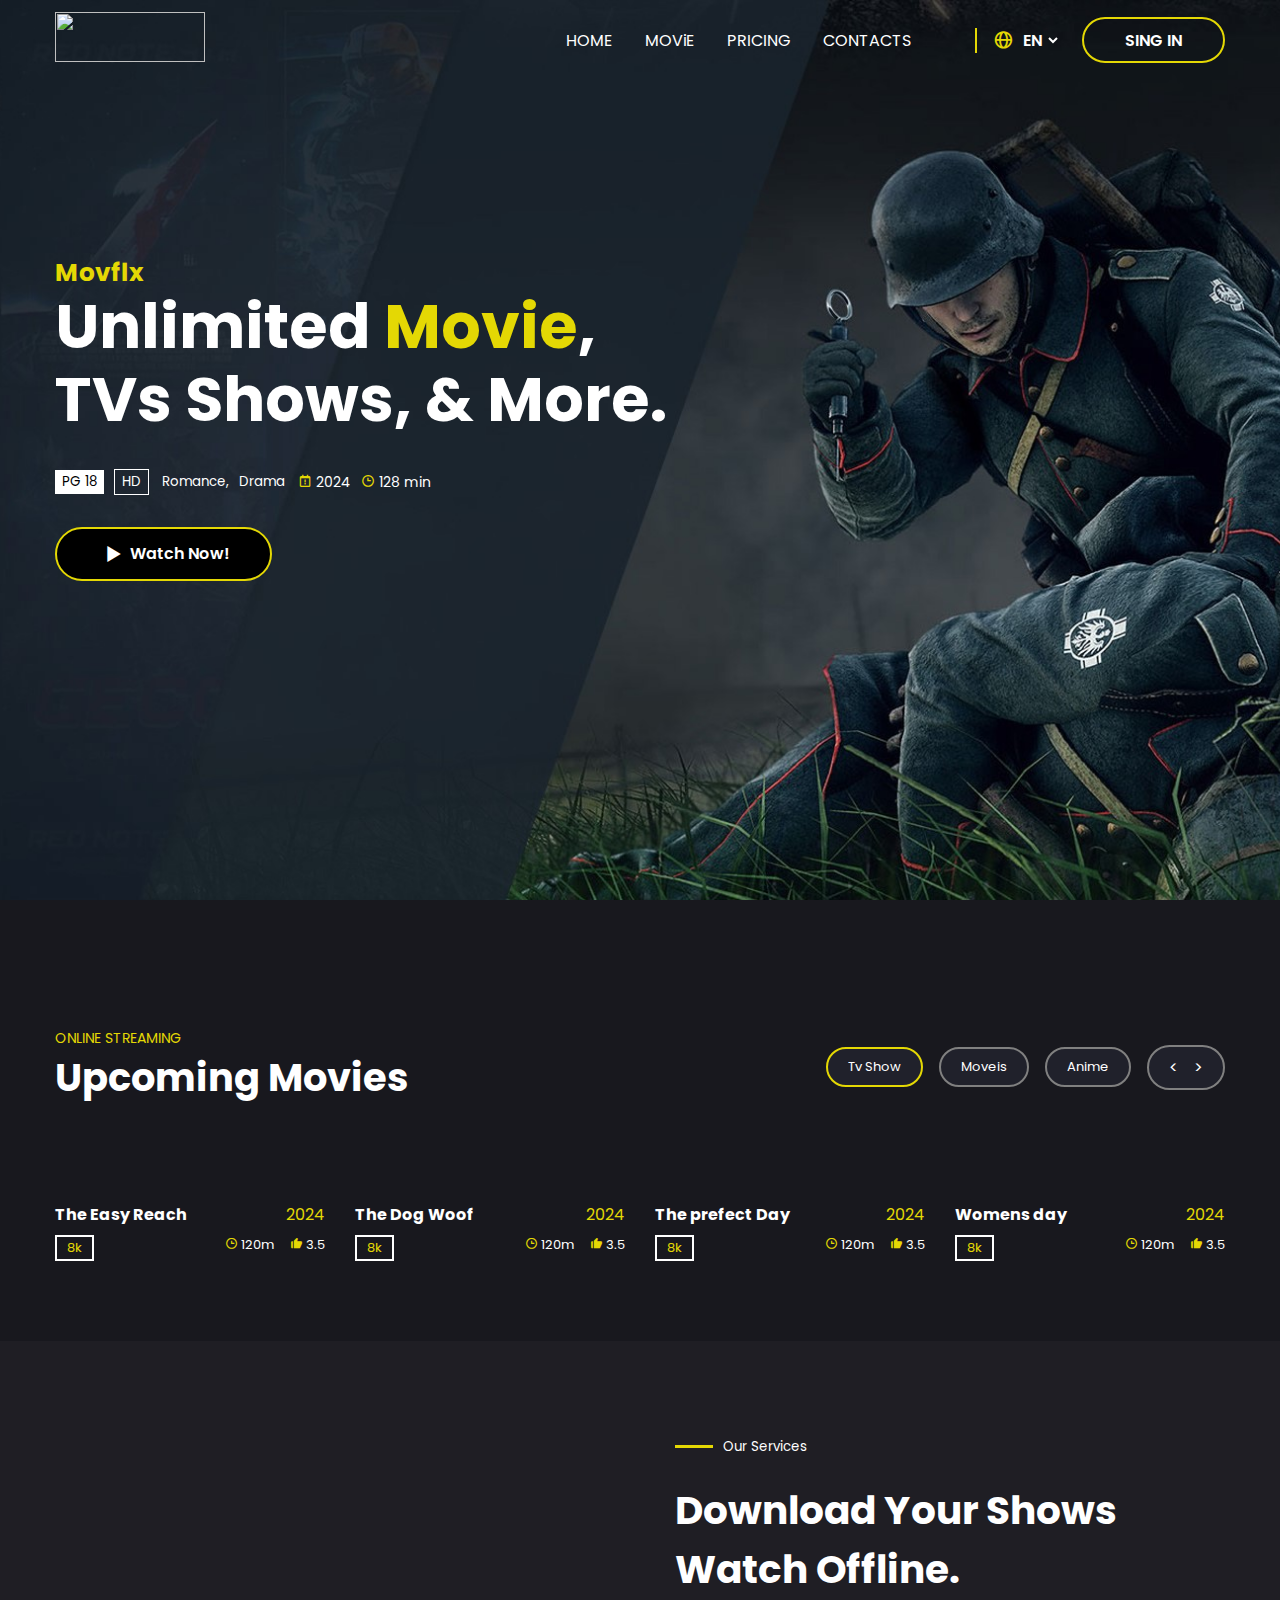
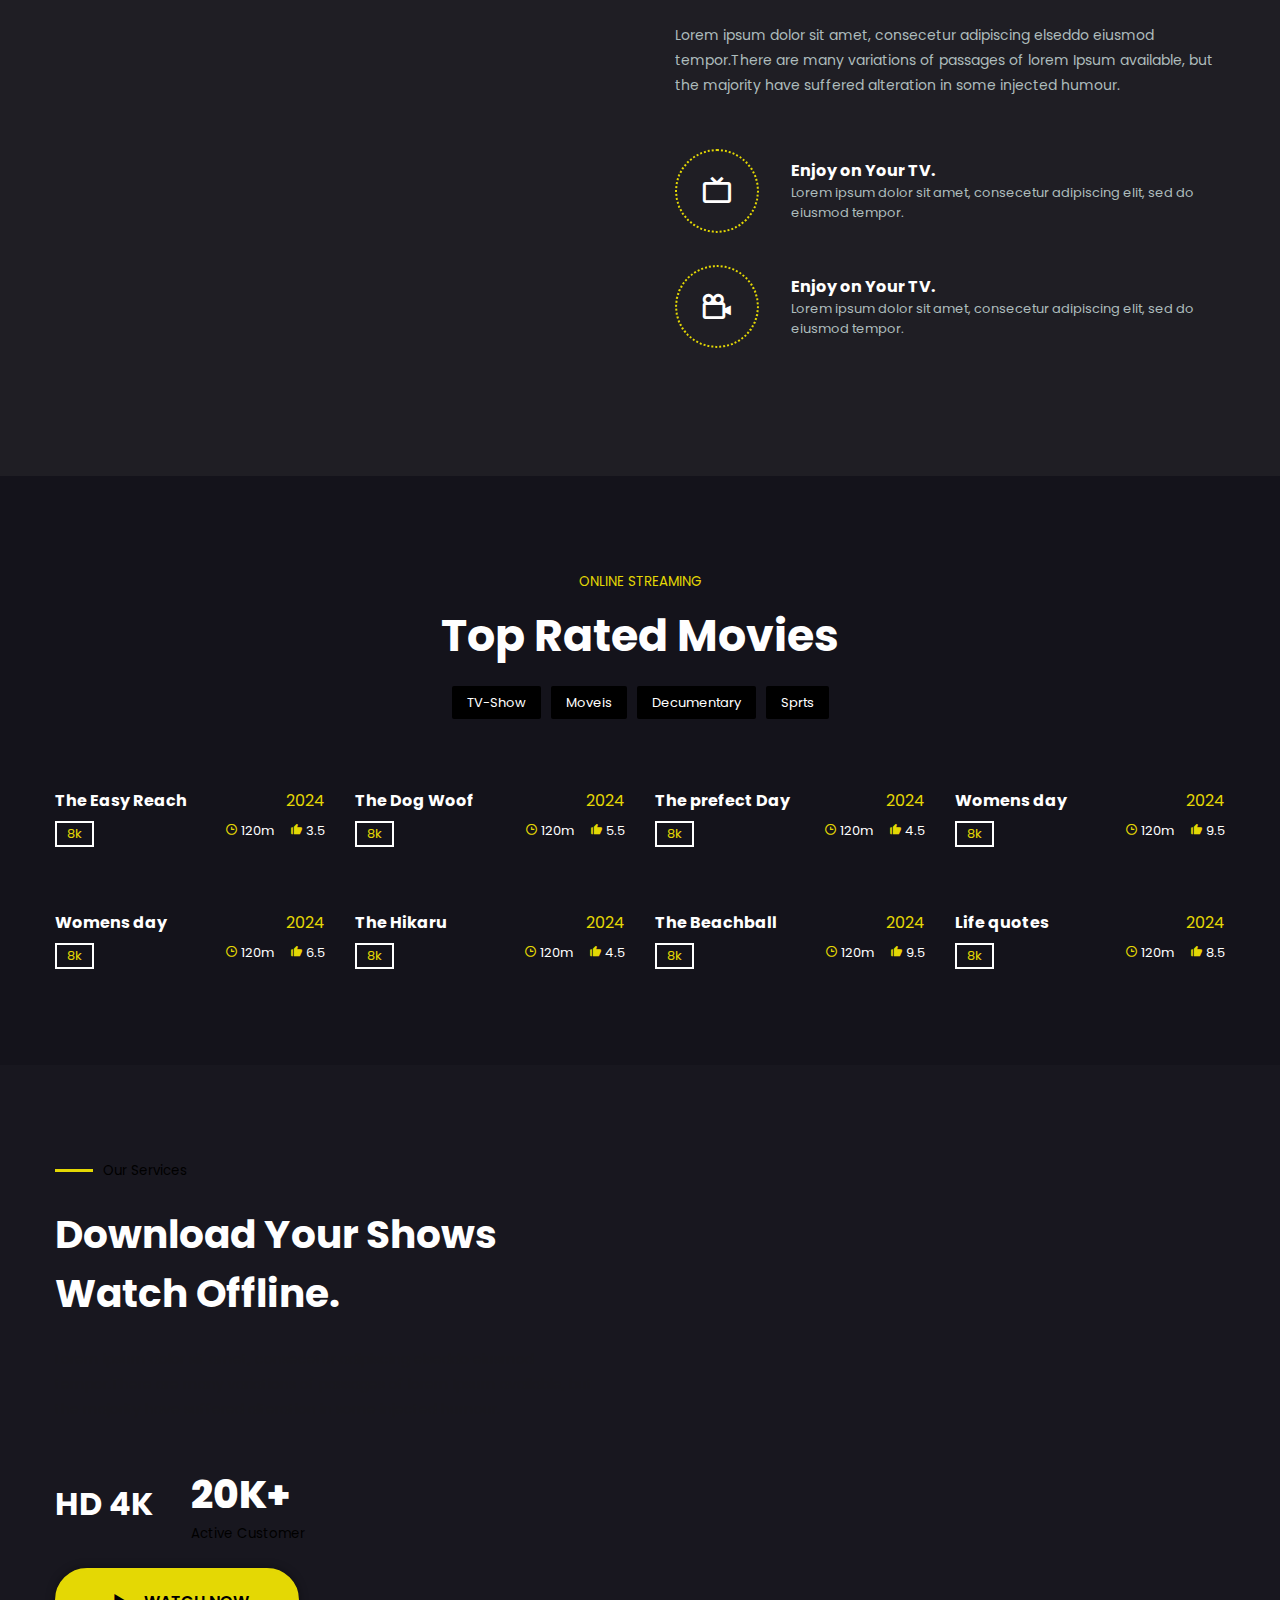
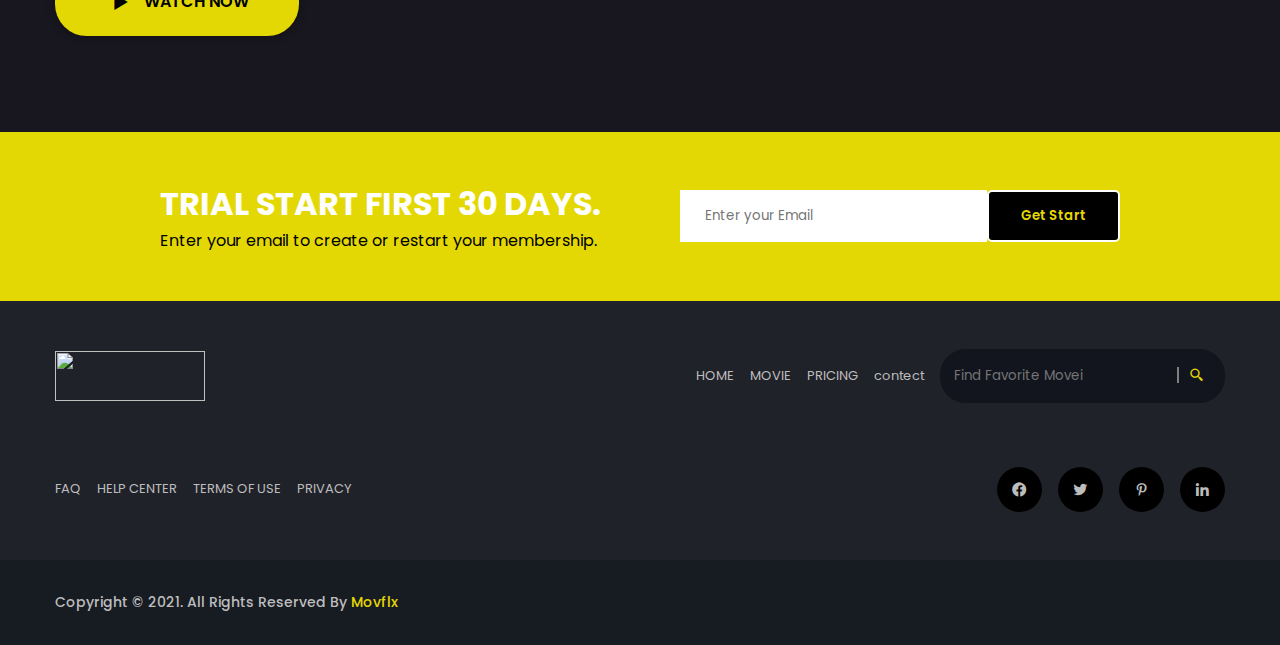
==== index.html @ 4cd787a5 "added header and footer in movie section" ====
<!DOCTYPE html>
<html lang="en">
<head>
    <meta charset="UTF-8">
    <meta name="viewport" content="width=device-width, initial-scale=1.0">
 
    <title>movflix-online</title>
    <link rel="stylesheet" href="/style.css">
    <link href='https://unpkg.com/boxicons@2.1.4/css/boxicons.min.css' rel='stylesheet'>
</head>
<body>
    <div class="hero">
        <!-- header -->
         <div class="header">
    <header class="container">
        <div class="logo">
            <img src="https://themebeyond.com/html/movflx/img/logo/logo.png" alt="">
        </div>
           <!-- desckotop-menu -->
       <div class="desckotop-menu">
          <ul>
            <li><a href="#">HOME</a></li>
            <li><a href="movie.html">MOViE</a></li>
            <li><a href="pricing.html">PRICING</a></li>
            <li><a href="/contact.html">CONTACTS</a></li>
          </ul> 

          <div>
            <div class="select">
            <i class='bx bx-globe'></i>
            <select >
               
                <option value="1">EN</option>
                <option value="2">AU</option>
                <option value="3">AR</option>
            </select>
        </div>
          <BUtton class="menu-btn btn">SING IN </BUtton>      
        </div>
       </div>


       <!-- humbarger -->
        <div class="humbarger">
            <i class='bx bx-menu' data-visible="true"></i>
            <i class='bx bx-x' data-visible="true"></i>
        
        </div>
     
    </header>
</div>
      <!-- mobile-menu -->

      <div class=" mobile-menu " data-visible="false">
        <ul>
          <li><a href="#">HOME</a></li>
          <li><a href="#">MOVE</a></li>
          <li><a href="#">PRICING</a></li>
          <li><a href="/contact.html">CONTACTS</a></li>
        </ul> 

        <div>
          <div class="select">
          <i class='bx bx-globe'></i>
          <select >
             
              <option value="1">EN</option>
              <option value="2">AU</option>
              <option value="3">AR</option>
          </select>
      </div>
        <BUtton class="menu-btn btn">SING IN </BUtton>      
      </div>
     </div>

     <!-- bunner -->
      <div class="bunner container">
        <h3>Movflx</h3>
        <h1>Unlimited <span>Movie</span>,<br> TVs Shows, & More.</h1>
        <div class="bunner-content">
            <small class="pg">PG 18</small> <small class="hd">HD</small> <small class="Romance"><a href="#">Romance,</a> <a href="#">Drama</a></small>
           
            <small class="time-date"><i class='bx bx-calendar-exclamation'></i>   2024</small>
            <small class="time-date"><i class='bx bx-time'></i>    128 min</small> 
        </div>
        <div class="btn"><i class='bx bx-play'></i>Watch Now!</div>
      </div>

</div>

<!-- upcoming -->
 <div class="upcoming ">
  <div class="container">
    <div class="top">
      <div class="wright">
        <span>ONLINE STREAMING</span>
        <h2>Upcoming Movies</h2>
      </div>
      <div class="left">
        <a href="#" class="now">Tv Show</a>
        <a href="#">Moveis</a>
        <a href="#">Anime</a>
        <div>
          <span><</span>
          <span>></span>
        </div>
      </div>
    </div>

    <div class="coloums">
     <div class="coloum">
      <img src="https://themebeyond.com/html/movflx/img/poster/movie_details_img.jpg" alt="">
      <div class="content">
        <div class="top1">
          <h3>The Easy Reach</h3>
          <span>2024</span>
        </div>
        <div class="bottom">
          <span class="span1">8k</span>
          <div>
          <span class="span2">  <i class='bx bx-time'></i>  120m</span>
          <span class="span2">  <i class='bx bxs-like'></i>  3.5</span>
        </div>
          
        </div>
      </div>
     </div>

     <div class="coloum">
      <img src="https://themebeyond.com/html/movflx/img/poster/ucm_poster03.jpg" alt="">
      <div class="content">
        <div class="top1">
          <h3>The Dog Woof</h3>
          <span>2024</span>
        </div>
        <div class="bottom">
          <span class="span1">8k</span>
          <div>
          <span class="span2">  <i class='bx bx-time'></i>  120m</span>
          <span class="span2">  <i class='bx bxs-like'></i>  3.5</span>
        </div>
          
        </div>
      </div>
     </div>

     <div class="coloum">
      <img src="https://themebeyond.com/html/movflx/img/poster/ucm_poster02.jpg" alt="">
      <div class="content">
        <div class="top1">
          <h3>The prefect Day </h3>
          <span>2024</span>
        </div>
        <div class="bottom">
          <span class="span1">8k</span>
          <div>
          <span class="span2">  <i class='bx bx-time'></i>  120m</span>
          <span class="span2">  <i class='bx bxs-like'></i>  3.5</span>
        </div>
          
        </div>
      </div>
     </div>

     <div class="coloum">
      <img src="https://themebeyond.com/html/movflx/img/poster/ucm_poster01.jpg" alt="">
      <div class="content">
        <div class="top1">
          <h3>Womens day</h3>
          <span>2024</span>
        </div>
        <div class="bottom">
          <span class="span1">8k</span>
          <div>
          <span class="span2">  <i class='bx bx-time'></i>  120m</span>
          <span class="span2">  <i class='bx bxs-like'></i>  3.5</span>
        </div>
          
        </div>
      </div>
     </div>
     
    </div>
 </div>
</div>



<!-- resolution -->
 <div class="resolution ">
  <div class="container">

  <div class="left">
<img src="https://themebeyond.com/html/movflx/img/images/services_img.jpg" alt="">
  </div>

  <div class="right">
  
  <div class="top3">
    <span>  <div></div> <small>Our  Services</small></span>
   <h2>Download Your Shows <br>Watch Offline.</h2>
   <p>Lorem ipsum dolor sit amet, consecetur adipiscing elseddo eiusmod tempor.There are many variations of passages of
     lorem Ipsum available, but the majority have suffered alteration in some injected humour.</p>
  </div>

  <div class="bottom2">
   <div class="div">
    <i class='bx bx-tv'></i>
    <div>
      <h3>Enjoy on Your TV.</h3>
      <p>Lorem ipsum dolor sit amet, consecetur adipiscing elit, sed do eiusmod tempor.</p>
    </div>

   </div>
   <div class="div">
    <i class='bx bx-camera-movie'></i>
    <div>
      <h3>Enjoy on Your TV.</h3>
      <p>Lorem ipsum dolor sit amet, consecetur adipiscing elit, sed do eiusmod tempor.</p>
      
    </div>
   </div>

  </div>
  </div>
 </div>
</div>

<!-- top rated -->
 <div class="top-rated ">
  <div class="container">
  <div class="top">
    <small>ONLINE STREAMING</small>
    <h2>Top Rated Movies</h2>
    <div>
      <a href="#">TV-Show</a>
      <a href="#">Moveis</a>
      <a href="#">Decumentary</a>
      <a href="#">Sprts</a>

    </div>
  </div>

  <div class="coloums">
    <div class="coloum">
     <img src="https://themebeyond.com/html/movflx/img/poster/movie_details_img.jpg" alt="">
     <div class="content">
       <div class="top1">
         <h3>The Easy Reach</h3>
         <span>2024</span>
       </div>
       <div class="bottom">
         <span class="span1">8k</span>
         <div>
         <span class="span2">  <i class='bx bx-time'></i>  120m</span>
         <span class="span2">  <i class='bx bxs-like'></i>  3.5</span>
       </div>
         
       </div>
     </div>
    </div>

    <div class="coloum">
     <img src="https://themebeyond.com/html/movflx/img/poster/ucm_poster03.jpg" alt="">
     <div class="content">
       <div class="top1">
         <h3>The Dog Woof</h3>
         <span>2024</span>
       </div>
       <div class="bottom">
         <span class="span1">8k</span>
         <div>
         <span class="span2">  <i class='bx bx-time'></i>  120m</span>
         <span class="span2">  <i class='bx bxs-like'></i>  5.5</span>
       </div>
         
       </div>
     </div>
    </div>

    <div class="coloum">
     <img src="https://themebeyond.com/html/movflx/img/poster/ucm_poster02.jpg" alt="">
     <div class="content">
       <div class="top1">
         <h3>The prefect Day </h3>
         <span>2024</span>
       </div>
       <div class="bottom">
         <span class="span1">8k</span>
         <div>
         <span class="span2">  <i class='bx bx-time'></i>  120m</span>
         <span class="span2">  <i class='bx bxs-like'></i>  4.5</span>
       </div>
         
       </div>
     </div>
    </div>

    <div class="coloum">
     <img src="https://themebeyond.com/html/movflx/img/poster/ucm_poster01.jpg" alt="">
     <div class="content">
       <div class="top1">
         <h3>Womens day</h3>
         <span>2024</span>
       </div>
       <div class="bottom">
         <span class="span1">8k</span>
         <div>
         <span class="span2">  <i class='bx bx-time'></i>  120m</span>
         <span class="span2">  <i class='bx bxs-like'></i>  9.5</span>
       </div>
         
       </div>
     </div>
    </div>
    
    <div class="coloum">
      <img src="https://themebeyond.com/html/movflx/img/poster/ucm_poster09.jpg" alt="">
      <div class="content">
        <div class="top1">
          <h3>Womens day</h3>
          <span>2024</span>
        </div>
        <div class="bottom">
          <span class="span1">8k</span>
          <div>
          <span class="span2">  <i class='bx bx-time'></i>  120m</span>
          <span class="span2">  <i class='bx bxs-like'></i>  6.5</span>
        </div>
          
        </div>
      </div>
     </div>

     <div class="coloum">
      <img src="https://themebeyond.com/html/movflx/img/poster/ucm_poster06.jpg" alt="">
      <div class="content">
        <div class="top1">
          <h3>The Hikaru</h3>
          <span>2024</span>
        </div>
        <div class="bottom">
          <span class="span1">8k</span>
          <div>
          <span class="span2">  <i class='bx bx-time'></i>  120m</span>
          <span class="span2">  <i class='bx bxs-like'></i>  4.5</span>
        </div>
          
        </div>
      </div>
     </div>

     <div class="coloum">
      <img src="https://themebeyond.com/html/movflx/img/poster/ucm_poster08.jpg" alt="">
      <div class="content">
        <div class="top1">
          <h3>The Beachball</h3>
          <span>2024</span>
        </div>
        <div class="bottom">
          <span class="span1">8k</span>
          <div>
          <span class="span2">  <i class='bx bx-time'></i>  120m</span>
          <span class="span2">  <i class='bx bxs-like'></i>  9.5</span>
        </div>
          
        </div>
      </div>
     </div>

     <div class="coloum">
      <img src="https://themebeyond.com/html/movflx/img/poster/ucm_poster07.jpg" alt="">
      <div class="content">
        <div class="top1">
          <h3>Life quotes</h3>
          <span>2024</span>
        </div>
        <div class="bottom">
          <span class="span1">8k</span>
          <div>
          <span class="span2">  <i class='bx bx-time'></i>  120m</span>
          <span class="span2">  <i class='bx bxs-like'></i>  8.5</span>
        </div>
          
        </div>
      </div>
     </div>
   </div>
 </div>
</div>


<!-- hd-4k -->
 <div class="hd-4k">
  <div class="container">
  <div class="top3">
    <span>  <div></div> <small>Our  Services</small></span>
   <h2>Download Your Shows <br>Watch Offline.</h2>
   <p>Lorem ipsum dolor sit amet, consecetur adipiscing elseddo eiusmod tempor.There are many variations of passages of
     lorem Ipsum available, but the majority have suffered alteration in some injected humour.</p>

     <div class="content3">
      <h1>HD 4K</h1>
      <div>
        <h2> 20K+</h2>
        <small>Active Customer</small>
      </div>
     </div>

     <div>
     <button class="btn"><i class='bx bx-play'></i>WATCH NOW</button>
    </div>
  </div>

  <img src="https://themebeyond.com/html/movflx/img/images/live_img.png" alt="">

 </div>

</div>

<!-- bottom -->
<div class="div1">

  <div class="left">
    <h1>TRIAL START FIRST 30 DAYS.</h1>
    <p>Enter your email to create or restart your membership.</p>
  </div>
  <div class="right">
    <input type="email" placeholder="Enter your Email">
    <button>Get Start</button>
  </div>

</div>
<div class="bottom-last">

  <div class="container">
    
    <div class="div2">
      <img src="https://themebeyond.com/html/movflx/img/logo/logo.png" alt="">
      <ul>
        <div class="li">
        <li><a href="">HOME</a></li>
        <li><a href="">MOVIE</a></li>
        <li><a href="">PRICING</a></li>
        <li><a href="/contact.html">contect</a></li>
      </div>
        <div class="input">
  
        <input type="search" placeholder="Find Favorite Movei">
        <i class='bx bx-search-alt-2'></i>
      </div>
      </ul>
    </div>
    
    
     
    <div class="div2">
    
      <ul>
        <div class="li">
        <li><a href="">FAQ</a></li>
        <li><a href="">HELP CENTER</a></li>
        <li><a href="">TERMS OF USE</a></li>
        <li><a href="">PRIVACY</a></li>
      </div>
        <!-- <div class="input">
  
        <input type="search" placeholder="Find Favorite Movei">
        <i class='bx bx-search-alt-2'></i>
      </div> -->

      </ul>

      <div class="links">
        <i class='bx bxl-facebook-circle'></i>
        <i class='bx bxl-twitter' ></i>
        <i class='bx bxl-pinterest-alt'></i>
        <i class='bx bxl-linkedin'></i>
      </div>


    </div>
  </div>
</div>


<!-----footer ----->
<div class="footer">
  <div class="container">
  <h3>Copyright © 2021. All Rights Reserved By <a href="#">Movflx</a>
  </h3>
  <img src="https://themebeyond.com/html/movflx/img/images/card_img.png" alt="">
</div>
</div>















<script>
    const hamburger = document.querySelector('.humbarger');
        const mobileMenu = document.querySelector(".mobile-menu");
        const icons = document.querySelectorAll("i");

        hamburger.addEventListener("click", function (event) {
            const isVisible = mobileMenu.getAttribute('data-visible');
            if (isVisible == "true") {
                // qari hiding
                mobileMenu.setAttribute('data-visible', "false");
                icons[0].setAttribute('data-visible', "true");
                icons[1].setAttribute('data-visible', "false");
            } else if (isVisible == "false") {
                // soo bandhig showing
                mobileMenu.setAttribute('data-visible', "true");
                icons[0].setAttribute('data-visible', "false");
                icons[1].setAttribute('data-visible', "true");
            }
        });
  </script>

 

      

</body>
</html>
---- style.css ----
@import url('https://fonts.googleapis.com/css2?family=Poppins:ital,wght@0,100;0,200;0,300;0,400;0,500;0,600;0,700;0,800;0,900;1,100;1,200;1,300;1,400;1,500;1,600;1,700;1,800;1,900&display=swap');

*{
    font-family: "Poppins", sans-serif;
    margin: 0;
    padding: 0;
    box-sizing: border-box;
}
.container{
    width: min(95%, 1200px);
    margin:0 auto;
}
img{
    width: 100%;
    /* height: 100%; */
}
.hero{
    background:url(/img/banner_bg01.jpg);
    height: 100vh;
    background-position: center;
    background-size: cover;
}
/* ---------------header--------- */
header{
    display: flex;
    justify-content: space-between;
    height: 5rem;
    align-items: center;
    /* background: rebeccapurple; */
}
header .logo img{
    height: 50px;
    width: 150px;
}
header .desckotop-menu{
    display: flex;
    gap: 4rem;
    align-items: center;
}
header .desckotop-menu ul{
    display: flex;
    gap: 2rem;
}
header .desckotop-menu ul li{
    list-style: none;
}
header .desckotop-menu ul li a{
    text-decoration: none;
    color: white;
    transition: .5s;
}
header .desckotop-menu ul li a:hover{
    color: #e4d804;
}
header .desckotop-menu  div{
    display: flex;
    align-items:center ;
    gap: 5px;
    color: #e4d804 !important;
}
header .desckotop-menu  div .select{
   padding: 0 1rem;
   border-left: #e4d804 2px solid;
}
header .desckotop-menu  div .select i{
    font-size: 1.3rem;
}
header .desckotop-menu  div .select select{
    background: transparent;
    border: none;
    color: white;
    font-size: .999rem;
    font-weight: 600;

}
.btn{
    background: transparent;
    padding: .55rem 2.55rem;
    border: none;
    color: white;
    font-size: 1rem;
    border-radius: 2rem;
    border: #e4d804 solid 2px;
    font-weight: 600;
    transition: .5s;
}
.btn:hover{
    background: #e4d804;
    color: black;
}
.humbarger i{
  color: white;
  font-size: 2rem;
  transition: .5s;
  
}

.humbarger i:hover{
    color: #e4d804;
}
.humbarger{
    display: none;
}

/* ------------mobile-menu--------- */

.mobile-menu{
    display: none;
   
    
}

/* -------bunner---------- */
.bunner{
    height: 75%;
    display: flex;
    flex-direction: column;
    justify-content: center;
    align-items: self-start;
}
.bunner h3{
    color: #e4d804;
    font-size: 1.55rem;
}
.bunner h1{
    font-size: 3.87rem;
    color: white;
    line-height: 4.55rem;
}
.bunner h1 span{
    color: #e4d804;
}
.bunner .bunner-content{
    display: flex;
    gap: 10px;
    margin: 2rem 0;
    color: white;
    align-items: center;
}
.bunner .bunner-content .pg{
  padding:2px 7px;
  color: #000;
  text-align: center;
  background: white;
}
.bunner .bunner-content .hd{
    padding:2px 7px;
    color: white;
    text-align: center;
    background: transparent;
    border: solid 1px white;
  }
  
  .bunner .bunner-content .Romance a{
   text-decoration: none;
   color: white;
   margin: 0 3px;
   transition: .5s;
  }
  .bunner .bunner-content .Romance a:hover{
    color: #e4d804;
  }
  .bunner .bunner-content .time-date{
    font-size: 14px;
  }
  .bunner .bunner-content .time-date i{
    color: #e4d804;
  }
  .bunner .btn{
    display: flex;
    background: #000;
    align-items: center;
  }
  .bunner .btn:hover{
    color: black;
    background:#e4d804;
  }
  .bunner .btn i{
    font-size: 2rem;
  }
/* ---------------upcoming----------- */
.upcoming{
    padding: 5rem 0;
    background: #18181e;
    color: white;
}
.upcoming .container .top .wright{
   display: flex;
   flex-direction: column;
}
.upcoming .container .top{
    display: flex;
    justify-content: space-between;
    align-items: center;
    padding: 3rem 0;
}
.upcoming .container .top .wright span{
    color: #e4d804;
    font-size: 14px;
}
.upcoming .container .top .wright h2{
    font-size: 2.4rem;
}
.upcoming .container .top .left{
    display: flex;
    gap: 1rem;
    align-items: center;
}
.upcoming .container .top .left a{
    text-decoration: none;
    color: white;
    padding:8px 20px ;
    border: grey solid 2px;
    border-radius: 1.8rem;
    font-size: 13px;
    background: #20212b;
}
.upcoming .container .top .left .now{
    border: #e4d804 solid 2px;
}
.upcoming .container .top .left div {
   display: flex;
   gap: 1rem;
   padding:8px 20px ;
   border: grey solid 2px;
   border-radius: 1.8rem;
   background: #20212b;

}
.coloums{
    display: grid;
    grid-template-columns: repeat(4, 1fr);
    gap: 1.888rem;
    align-items: center;
    justify-content: center;
   
}

.coloums .coloum img{
    /* height: 300px; */
    border-radius: 10px;
}
.coloums .coloum .content .top1{
    display: flex;
    justify-content: space-between;
    margin: 8px 0;
}
.coloums .coloum .content .top1 span{
    color: #e4d804;
}
.coloums .coloum .content .top1 h3{
    font-size: 16px;
    
}

.coloums .coloum .content .bottom{
    display: flex;
    justify-content: space-between;
    font-size: 13px;
    
}
.coloums .coloum .content .bottom .span1{
    border: white solid 2px;
    padding: 0.88px 10px;
    color: #e4d804;
}
.coloums .coloum .content .bottom div{
    display: flex;
    gap: 16px;
}
.coloums .coloum .content .bottom div span i{
    color: #e4d804;
}

/* ------------reslution---------- */
.resolution{
    background: #1f1e24;
    color: white;
    padding: 6rem 0;
}
.resolution .container{
    display: grid;
    grid-template-columns: repeat(2,1fr);
    align-items: center;
    justify-content: center;
    gap: 4.4rem;
}
 .top3{
    display: flex;
    flex-direction: column;
    gap: 1.5rem;
}
.top3 span{
    display: flex;
    gap: 10px;
    align-items: center;
}
.top3 span div{
    width: 38px;
    height: 3px;
    background: #e4d804;
    /* border-bottom: #e4d804 solid 1px; */
}
.top3 h2{
    font-size: 2.44rem;
}
.top3 p{
    font-size: 14px;
    color: #adbcbc;
    line-height: 25px;
    margin-bottom: 1.2rem;
}

.resolution .container .right .bottom2 .div{
    display: flex;
    gap: 2rem;
    align-items: center;
    margin: 2rem 0;
}
.resolution .container .right .bottom2 .div i{
    padding: 23px;
    font-size: 2.1rem;
    color: white;
    border: #e4d804 2px dotted;
    border-radius: 50%;
    transition: .5s;
}
.resolution .container .right .bottom2 .div div h3{
   font-size: 1rem;
}
.resolution .container .right .bottom2 .div div p{
    font-size: 13px;
    color: #adbcbc;
}
.resolution .container .right .bottom2 .div i:hover{
    background: #e4d804;
}
.top-rated {
    background: #14131b;
    color: white;
    padding: 6rem 0;
}
.top-rated .container{
    display: grid;
    /* flex-direction: column; */
    align-items: center;
}
.top-rated .container .top{
    display: flex;
    flex-direction: column;
    gap: 10px;
    text-align: center;
    margin-bottom: 2.55rem;
  
}
.top-rated .container .top small{
    color: #e4d804;
}
.top-rated .container .top h2{
    font-size: 2.77rem;
    margin-bottom: 10px;
}
.top-rated .container .top a{
    text-decoration: none;
    color: white;
    padding: 7px 15px ;
    background: #000;
    margin: 0 3px;
    font-size: 13px;
    transition: .5s;
    border-radius: 2px;
}
.top-rated .container .top a:hover{
    background: #e4d804;
    color: white;
}

/* -----------hd-4k----------- */

.hd-4k{
    padding: 6rem 0;
}
.hd-4k .container{
    display: grid;
    grid-template-columns: repeat(2,1fr);
    gap: 4rem;
    align-items: center;
}
.hd-4k .container .top3 .content3{
    display: flex;
    gap: 2.4rem;
    align-items: center;
  
}
.hd-4k .container .top3 p{
    color: #18181e;
}
.hd-4k .container .top3 .content3 div{
    display: flex;
    flex-direction: column;
  
}
.hd-4k .container .top3 .content3 div h2{
    font-weight: 800;
}

.hd-4k .container .top3 .content3 h1{
    font-size: 2rem !important;
}
.hd-4k .container .top3 .btn{
    background: #e4d804;
    color: black;
    padding: 1rem 3rem;
    transition: .5s;
    align-items: center;
    display: flex;
    gap: 7px;
    box-shadow: 0px 0px 10px rgba(0, 0, 0, 0.4);
}
.hd-4k .container .top3 .btn:hover{
    background: transparent;
    border: 2px solid #e4d804;

}
.hd-4k .container .top3 .btn i{
    font-size: 2rem;
}

/* -----------bottom----- */
.div1{
    display: flex;
    justify-content: space-between;
    padding: 3rem 10rem;
    background: #e4d804;
    align-items: center;
   
}
.div1 .right{
    display: flex;
    gap: 0;
}
.div1 .right input{
    border: none;
    padding: 1rem 1.55rem;
}
.div1 .right button{
    border: 2px solid white;
    background: #000;
    color: #e4d804;
    padding: 0 2rem;
    font-weight: 600;
    border-radius: 5px;
    transition: .5s;
}
.div1 .right button:hover{
    background: #e4d804;
    border: 2px solid black;
    color: #000;

}
.bottom-last{
    background: #20222a;
    padding:3rem 0 ;
    color: white;
   
}
.bottom-last .container{
    display: flex;
    flex-direction: column;
    gap: 4rem;
    
}
.bottom-last .container .div2{
    display: flex;
    justify-content: space-between;
    align-items: center;
}
.bottom-last .container .div2 img{
    height: 50px;
    width: 150px;

}
.bottom-last .container .div2 ul{
    display: flex;
    gap: 1rem;
    align-items: center;
}
.bottom-last .container .div2 ul .li {
    display: flex;
    gap: 1rem;
}
.bottom-last .container .div2 ul .li li{
    list-style: none;
}
.bottom-last .container .div2 ul .li li a{
    text-decoration: none;
    color: rgb(189, 189, 189);
    transition: .5s;
}
.bottom-last .container .div2 ul .li li a:hover{
    color: #e4d804;
}
.bottom-last .container .div2 ul div input{
   padding: 17px 14px;
   background: #12151e;
   border: none;
   border-radius: 1.6rem;
   color: white;
}
.bottom-last .container .div2 ul div{
    position: relative;
}
.bottom-last .container .div2 ul div i{
    position: absolute;
    right: 7%;
    top: 34%;
    color: #e4d804;
    padding-left: 10px;
    border-left:2px solid gray ;
}
.links{
    display: flex;
    gap: 1rem;
}
.links i{
    font-size: 17px;
    padding: 14px;
    border-radius: 50%;
    background: #000;
    color: rgb(189, 189, 189);
    transition: .5s;
}
.links i:hover{
    background: #e4d804;
    color: #000;
}

.footer{
    background: #171b22;
    padding: 2rem 0;
}
.footer .container{
    display: flex;
    justify-content: space-between;
    align-items: center;
}
.footer .container img{
    width: 300px;
}
.footer .container h3{
    font-size:14px;
    color: rgb(189, 189, 189);
    font-weight: 500;
    
}
.footer .container h3 a{
    color: #e4d804;
    text-decoration: none;
}
.div2 ul .li{
    font-size: 13px;
}















@media (max-width:990px){
  
    .div1 .left h1{
        font-size: 25px;
    }
    .div1 .left p{
        font-size: 14px;
        margin-bottom: 1rem;
    }
    .div1{
        display: flex;
        flex-direction: column;
        text-align: center;
    }
}

@media (max-width:900px){
    .header{
        background: #000;
    }
    header .desckotop-menu{
        display: none;
    }
    .humbarger{
        display: flex;
        align-items: center;
        justify-content: center;
        position: relative;
        right: 20px;
        top: 3%;
        width: 40px;
        height: 40px;
        background: transparent;
        border-radius: 2px;
        color: white;
        font-size: 1.5rem;
        z-index: 1111;
    }
   .mobile-menu{
        /* display: block; */
        display: flex;
        flex-direction: column;
        height: 40%;
        width: 100%;
        background: #000;
        color: white;
        /* justify-content: center; */
        align-items: center;
        inset: 0 0 0 0 !important;
        transition: .5s;
        /* display: none; */
        
    }
 .mobile-menu ul{
        display: flex;
        flex-direction: column;
        gap: 1rem;
        margin-top: 1rem;
        margin-bottom: 2rem;
        text-align: center;
    }
    .mobile-menu ul li{
        list-style: none;
        
    }
    .mobile-menu ul li a{
        color: white;
        text-decoration: none;
        transition: .5s;
    }
    .mobile-menu ul li a:hover{
        color: #e4d804;
    }
    .mobile-menu div{
        display: flex ;
        gap: 1rem;
        align-items: center;
        
    }
    .mobile-menu div .select select{
        background: transparent;
        border: none;
        color: white;
        font-size: .999rem;
        font-weight: 600;
    
    }
    .mobile-menu  div .select{
        padding: 0 1rem;
        border-left: #e4d804 2px solid;
     }
     .mobile-menu div .select i{
        font-size: 1.3rem;
        color: #e4d804;
    }
    .mobile-menu div button{
        background: transparent;
        padding: .55rem 2.55rem;
        border: none;
        color: white;
        font-size: 1rem;
        border-radius: 2rem;
        border: #e4d804 solid 2px;
        font-weight: 600;
        transition: .5s;
    }
    .mobile-menu div button:hover{
        background: #e4d804;
        color: black;
    }
    .mobile-menu[data-visible="false"]{
        display: none;
 }

    .humbarger i[data-visible="true"]{
        display: block;
    }
    .humbarger i[data-visible="false"]{
        display: none;
    }


    .bunner h1{
        font-size: 3rem;
        line-height: 3.77rem;
    }

    .coloums{
        grid-template-columns: repeat(3, 1fr);
    }

    .upcoming .container .top{
        flex-direction: column;
        align-items: center;
        justify-content: center;
        text-align: center;
        gap: 1rem;
    }
    .upcoming .container .top .left a{
        padding: 5px 10px;
        font-size: 10px;
    }
    .upcoming .container .top .left div {
        padding: 5px 10px;
        font-size: 10px;

    }
    .upcoming .container{
        width: min(90%, 1200px);
    }
  .top3 h2{
        font-size: 1.44rem;
    }
    .resolution .container .right .bottom2 .div i{
        font-size: 1.4;
        padding: 18px ;
    }
}
@media (max-width:750px){
  .coloums{
    grid-template-columns: repeat(2, 1fr);
  }
  .resolution .container{
    grid-template-columns: 1fr;
  }
  .top-rated .container .top h2{
    font-size: 1.44rem;
  }
  .hd-4k .container .top3 p{
    font-size: 12px;
    line-height: 24px;
  }
  .hd-4k .container .top3 .content3 h1{
    font-size: 1.5rem !important;
}
.hd-4k .container .top3 .content3 div{
    font-size: 1.5px;
}
.hd-4k .container .top3{
    gap: 1rem;
}
.bottom-last .container .div2{
    flex-direction: column;
    text-align: center;
    gap: 1rem;
    

    
}

.div1{
    padding: 3rem 1rem;
}
.div1 .right input{
    border: none;
    padding: 1rem 10px;
}
.footer .container{
    flex-direction: column;
    gap: 1rem;
}
}
@media (max-width:600px){
    .bunner h1{
        font-size: 2rem;
        line-height: 2.55rem;
        
    }
    .bunner .bunner-content{
        margin: 1.88rem 0;
    }
    .upcoming .container .top .wright h2{
          font-size: 30px;
    }
    .hd-4k .container{
        grid-template-columns: 1fr;

    }
    .hd-4k .container .top3 .btn{
    padding: 10px 2rem;
    font-size: 12px;

    }
    .bottom-last .container .div2 ul{
        flex-direction: column;
        width: 100%;
    }
   
    
  
}
@media (max-width:550px){
    .coloums{
        grid-template-columns: 1fr;
    }
  
}
@media (max-width:400px){
    .bunner .bunner-content {
       flex-wrap: wrap;
    }
    .top-rated .container .top a{
       font-size: 10px;
       margin: 2px;
    }
}




/* movie and pricing section */



@import url('https://fonts.googleapis.com/css2?family=Poppins:ital,wght@0,100;0,200;0,300;0,400;0,500;0,600;0,700;0,800;0,900;1,100;1,200;1,300;1,400;1,500;1,600;1,700;1,800;1,900&display=swap');
*{
    padding: 0;
    margin: 0;
    box-sizing: border-box;
    font-family: "Poppins", sans-serif;
}
h1, h2, h3, h4, h5,h6{
    color: #fff;
    margin-top: 0px;
    font-style: normal;
}
li{
    list-style: none;
}
a{
    text-decoration: none;
}
body{
    background-color: #18171f;
    
}
.main{
    display: flex;
    flex-direction: column;
    /* gap: 3rem; */
}

/* Movie-hero-section-starts-here */
.movie-hero{
    background-image: linear-gradient(rgba(0,0,3,0.4), rgba(0,0,3,0.4)), url("https://themebeyond.com/html/movflx/img/bg/breadcrumb_bg.jpg");
    
}

.movie-hero-bg{
    padding: 16.875rem 0 15rem;
    background-position: center;
    background-size: cover;
    z-index: 1;
    height: auto;
}

.container{
    width: min(95%, 1200px);
    padding-inline: 0.9375rem;
    margin-inline: auto;
    /* position: relative; */
}
.row{
    display: flex;
    flex-wrap: wrap;
    margin-inline: -15px;
}
.col-12{
    flex: 0 0 100%;
    max-width: 100%;
    padding-inline: 15px;
}
.movie-hero-content{
    text-align: center;
}
.movie-hero-content .movie-hero-title{
    font-size: 3.75rem;
    font-style: normal;
    font-weight: 700;
    line-height: 1.3;
    margin-bottom: 0.5rem;
    color: #fff;
    margin-top: 0px;
    
}
.movie-hero-title span{
    color: #e4d804;
}
.movie-hero-nav{
    display: block;
}
.movie-hero-nav-list{
    display: flex;
    gap: 1rem;
    flex-wrap: wrap;
    list-style: none;
    justify-content: center;
}
.movie-hero-nav-items{
    text-transform: uppercase;
    font-weight: 600;
    color: #fff;
}
.movie-hero-nav-items a{
    text-decoration: none;
    color: #e4d804;
}   /* Movie-hero-section-ends-here */


/* Movie-area-section-starts-here */
.movie-area{
    background: url("https://themebeyond.com/html/movflx/img/bg/movie_bg.jpg");
}

.movie-area-bg{
    background-position: top center;
    background-size: cover;
    padding: 120px 0 120px;
    display: block;
    /* height: 100vh; */
}
.mb-60{
    margin-bottom: 60px;
    
}
.align-items-end{
    justify-content: space-between;
    align-items: center;
}
.col-lg-65{
    align-items: center;
    width: 100%;
    padding-right: 15px;
    padding-left: 15px;
}
.section-title .sub-title{
    display: block;
    line-height: 1;
    font-size: 12px;
    text-transform: uppercase;
    text-align: left;
    font-weight: 500;
    position: relative;
    margin-bottom: 12px;
    letter-spacing: 1px;
    color: #e4d804;
}
.section-title .title{
    margin-bottom: 0;
    font-size: 36px;
    color: #fff;
    margin-top: 0px;
    font-style: normal;
    font-weight: 700;
    text-transform: capitalize;
}
.movie-page-meta{
    display: flex;
    justify-content: flex-end;
    flex-wrap: wrap;
}
 

.movie-area-bg .tr-movie-menu-active{
    display: flex;
    align-items: center;
    flex-wrap: wrap;
    /* justify-content: flex-end; */
    margin-bottom: 0;
}


.movie-area-bg .tr-movie-menu-active button{
    box-shadow: none;
    margin: 10px 5px 0;
    text-transform: capitalize;
    border-radius: 50px;
    background: #20212b;
    font-size: 12px;
    font-weight: 600;
    border: 2px solid #2d303d;
    padding: 11px 27px;
    position: relative;
    cursor: pointer;
    outline: medium none;
    color: #fff;
   
}

.movie-area-bg .tr-movie-menu-active button.active{
    color: #fff;
    border-color: #e4d804;
}

.movie-filter-form{
    margin: 10px 0 0px 5px;
}
.movie-filter-form select{
    padding: 11px 35px 11px 25px;
    outline: none;
    min-height: 44px;
    box-shadow: none;
    background: #20212b url("https://themebeyond.com/html/movflx/img/images/nw_selarw.png") no-repeat scroll 97.5% center;
    border-radius: 50px;
    font-size: 20px;
    font-weight: 600;
    color: #e3dfdf;
    border: 2px solid #2d303d;
    margin-bottom: 0;
    transition: none !important;
}
.custom-select{
    display: inline-block;
    width: 100%;
    height: calc(1.5em + .75rem + 2px);
    line-height: 1.5;
    vertical-align: middle;
    appearance: none;
}
.select{
    word-wrap: normal;
    text-transform: none;
    margin: 0;
}
.movie-filter-form select{
    font-size: 14px;
    font-weight: 600;
    color: #e3dfdf;
}

.movie-content{
    padding-right: 10px;
}
.movie-content .top{
    display: flex;
    align-items: center;
    justify-content: space-between;
    margin-bottom: 15px;
}
.movie-content .top .title{
    font-size: 28px;
  font-weight: 600;
  margin-bottom: 0;
  flex-grow: 1;
  
}
.movie-content .top .title a{
    color: #e3dfdf;
    text-transform: capitalize;
}
.movie-content .top .date{
    font-size: 18px;
    font-weight: 500;
    margin-left: 50px;
    color: #e4d804;
}
.movie-content .bottom ul{
    display: flex;
    align-items: center;
    justify-content: space-between;
}
.movie-content .bottom ul li{
    display: flex;
  align-items: center;
}
.movie-content .bottom ul li .quality{
    border: 2px solid #fff;
    padding: 5px 10px;
    line-height: 1;
    font-weight: 700;
    font-size: 18px;
    text-transform: uppercase;
    color: #e4d804;
}
.movie-content .bottom ul li > span{
    color: #bcbcbc;
    font-size: 18px;
}
.movie-content .bottom ul li > span i{
    margin-right: 5px;
    color: #e4d804;
}
.movie-content .bottom ul li .rating{
    margin-left: 15px;
}
.fa-solid{
    font-weight: 900;
    font-size: 20px;
}
/* Movie-area-section-ends-here */

.grid-items{
    display: grid;
    grid-template-columns: repeat(4,1fr);
    gap: 2rem;
    
}
.movies-grid{
    margin-bottom: 4rem;
    position: relative;
}
.movies-poster img{
    max-width: 100%;
    border-radius: 5px;
}
.movies-grid .movies-poster .overlay-btn{
    position: absolute;
    top: 40%;
    right: 0;
    left: 0;
    margin-inline: 4rem;
    display: flex;
    flex-direction: column;
    gap: 0.5rem;
    align-items: center;
    justify-content: center;
    transform: translateY(-50%);
    text-align: center;
    z-index: 1;
    text-align: center; 
}

.movies-grid .movies-poster .overlay-btn li:first-child{
    margin-bottom: 17px;
  transform: translateY(-10px);
}
.movies-grid .movies-poster .overlay-btn li{
    transition: .3s linear;
    
}
.movie-poster .overlay-btn li a{
    min-width: 140px;
    padding: 10px 34px;
    font-size: 12px;
    text-transform: capitalize;
    font-weight: 600;
    letter-spacing: 0;
    text-decoration: none;
    
}
.overlay-btn .btn{
    color: #010000;
    background-color: #e4d804;
    padding: 5px 25px 5px 25px;
    border: 1px solid #e4d804;
    border-radius: 18px;
    text-transform: capitalize;
    cursor: pointer;
    
}

.overlay-btn .details{
    background-color: #010000;
    color: #fff;
    border: 4px solid #e4d804;
    border-radius: 18px;
    padding: 5px 30px 5px 30px;
}
.overlay-btn .details:hover{
    background-color: #e4d804;
    color: #010000;
}

.top{
    display: flex;
    align-items: center;
    justify-content: space-between;
    margin-bottom: 15px;
}
.top .title a{
    color: #fff;
    text-transform: capitalize;
    font-size: 20px;
}
.top .date{
    color: #e4d804;
}
.movies-content .bottom ul{
    display: flex;
    align-items: center;
    justify-content: space-between;
} 
.movies-content .bottom ul li{
    display: flex;
    align-items: center;
}
.movies-content .bottom ul li .quality{
    border: 2px solid #fff;
    padding: 5px 10px;
    line-height: 1;
    font-weight: 700;
    font-size: 11px;
    text-transform: uppercase;
    color: #e4d804;
}
.movies-content .bottom ul li > span{
    color: #bcbcbc;
  font-size: 0.75rem;
  
}
.fa-solid{
    font-size: 0.75rem;
}
.movies-content .bottom ul li > span i{
    margin-right: 5px;
    color: #e4d804;
}
.movies-content .bottom ul li .rating{
    margin-left: 15px;
}

.mt-30{
    margin-top: 30px;
}
nav{
    display: block;
}
.pagination-wrap ul{
    display: flex;
    align-items: center;
    flex-wrap: wrap;

}
.pagination-wrap ul li.active a{
    color: #171d22;
    border-color: #e4d804;
    background: #e4d804;

}
.pagination-wrap ul li a{
    display: block;
    font-size: 14px;
    color: #c2c2c2;
    font-weight: 600;
    padding: 10px 20px;
    border: 1.5px solid #c2c2c2;
}
.pagination-wrap ul li a:hover{
    background-color: #e4d804;
    color: #121119;
}
a{
    outline: medium none;
    transition: all 0.3s ease-out 0s;
}

/* News-latter-section-starts-here */
.news-letter{
    background-image: url("https://themebeyond.com/html/movflx/img/bg/newsletter_bg.jpg");
    background-position: center;
    background-size: cover;
    width: 100%;
    /* height: 152px; */
}
.news-letter-wrap {
    padding: 45px 80px;
  }
  .align-items-center{
    align-items: center;
    justify-content: space-between;
  }
  .news-letter-content h4 {
    font-size: 30px;
    text-transform: uppercase;
    color: #171d22;
    margin-bottom: 0;
  }
  .news-letter-content p {
    margin-bottom: 0;
    color: #171d22;
    font-size: 14px;
    font-weight: 500;
    line-height: 26px;
    margin-top: 0;
  }
  .news-letter-form{
    position: relative;
  }
  .news-letter-form input{
    width: 100%;
    border: 2px solid #faf9f7;
    background: #fff;
    box-shadow: 0px 3px 4px 0px rgba(30, 30, 30, 0.17);
    padding: 17px 25px;
    padding-right: 215px;
    border-radius: 4px;
  }
  .news-letter-form .news-letter-btn {
    position: absolute;
    right: 2px;
    top: 2px;
    bottom: 2px;
    border-radius: 4px;
    background: #171d22;
    border-color: #171d22;
    color: #e4d804;
    font-size: 14px;
    font-weight: 700;
    padding: 15px 34px;
    text-transform: uppercase;
  }
  .news-letter-btn:hover{
    background-color: #e4d804;
    color: #010000;
  }
/* Pricing-Section-Starts-here */
  .pricing-hero{
    background-image: linear-gradient(rgba(0,0,3,0.4), rgba(0,0,3,0.4)), url("https://themebeyond.com/html/movflx/img/bg/breadcrumb_bg.jpg");
    
}


 .pricing-hero-bg{
    padding: 16.875rem 0 15rem;
    background-position: center;
    background-size: cover;
    position: relative;
    z-index: 1;
}

.pricing-hero-content{
    text-align: center;
}
.pricing-hero-content .pricing-hero-title{
    font-size: 3.75rem;
    font-style: normal;
    font-weight: 700;
    line-height: 1.3;
    margin-bottom: 0.5rem;
    color: #fff;
    margin-top: 0px;
    
}
.pricing-hero-title span{
    color: #fff;
}
.pricing-hero-nav{
    display: block;
}
.pricing-hero-nav-list{
    display: flex;
    gap: 1rem;
    flex-wrap: wrap;
    list-style: none;
    list-style: none;
    justify-content: center;
}
.pricing-hero-nav-items{
    text-transform: uppercase;
    font-weight: 600;
    color: #fff;
}
.pricing-hero-nav-items a{
    text-decoration: none;
    color: #e4d804;
} 
.pricing-hero-content .pricing-hero-nav-list li + li::before{
    content: "|";
    color: #fff;
    padding-right: 14px;
}

.pricing-area{
    background-image: url("https://themebeyond.com/html/movflx/img/bg/pricing_bg.jpg");
}

.pricing-bg{
    background-position: top center;
    background-size: cover;
    padding: 120px 0 120px;
    height: auto;
}
.justify-content-center {
    justify-content: center !important;
  }

  .title-style-three .text-center {
    padding-bottom: 30px;
  }
  .title-style-three {
    position: relative;
  }
  .mb-70 {
    margin-bottom: 70px;
  }
  .text-center {
    text-align: center !important;
  }
  .title-style-three.text-center::before {
    right: 0;
    margin: 0 auto;
    /* padding-top: 15px; */
  }
  .title-style-three::before {
    content: "";
    position: absolute;
    left: 0;
    bottom: 0;
    background-image: url("https://themebeyond.com/html/movflx/img/images/title_shape.png");
    width: 98px;
    height: 7px;
    
  }

  .title-style-three .sub-title {
    font-weight: 700;
    color: #bcbcbc;
  }

  .pricing-section-title .sub-title {
    display: block;
    line-height: 1;
    font-size: 12px;
    text-transform: uppercase;  
    position: relative;
    margin-bottom: 12px;
    letter-spacing: 1px;
  }

  .pricing-section-title .title{
    margin-bottom: 0;
    font-size: 36px;
    text-transform: capitalize;
    padding-bottom: 25px;
  }

  .col-4{
    position: relative;
    width: 100%;
    padding-right: 15px;
    padding-left: 15px;
    border: 2px solid #e4d804;
  }

  .pricing-grid{
    display: grid;
    grid-template-columns: repeat(3,1fr);
    gap: 2rem;
    
  }

  .pricing-box-item{
    box-shadow: 0px 3px 13px 0px rgba(0, 0, 0, 0.14);
    background: #1f1e24;
    border: 2px solid #1f1e24;
    padding: 45px 40px 60px;
    width: 360px;
    
  }
  .pricing-box-item:hover{
    border: 2px solid #e4d804;
  }
  #snd-box{
    border: 2px solid #e4d804;
  }
  .mb-30 {
    margin-bottom: 30px;
  }

  .pricing-top {
    text-align: center;
    margin-bottom: 45px;
  }
  .pricing-top h6 {
    text-transform: uppercase;
    font-size: 12px;
    margin-bottom: 0;
  }

  .pricing-top .price {
    border-radius: 4px;
    box-shadow: 0px 3px 5px 0px rgba(0, 0, 0, 0.14),inset 0px 3px 7px 0px rgba(0, 0, 0, 0.31);
    max-width: 138px;
    background: #e4d804;
    padding: 30px 25px;
    margin: 22px auto 0;
  }

  .pricing-top .price h3 {
    font-size: 28px;
    color: #14141d;
    line-height: 1;
    margin-bottom: 7px;
  }

  .pricing-top .price span {
    display: block;
    color: #14141d;
    font-weight: 700;
    line-height: 1;
  }
  

  .pricing-list ul li {
    padding-bottom: 15px;
    margin-bottom: 25px;
    border-bottom: 1px solid #414146;
    font-size: 12px;
    color: #fff;
  }

  .pricing-list ul li i {
    margin-right: 10px;
  }

  .fa-check{
    display: inline-block;
  font-style: normal;
  font-weight: 900;
  font-variant: normal;
  /* text-rendering: auto; */
  line-height: 1;
  }
  .fa-check::before {
    content: "\f00c";
  }

  .pricing-list ul li.quality span {
    color: #e4d804;
    text-transform: capitalize;
  }

  .pricing-list ul li span {
    float: right;
    padding-right: 5px;
  }

  .quality span{
    color: #000;
  }

  .re-480{
    font-size: 12px;
    color: #fff;
  }

  .pricing-btn {
    text-align: center;
    margin-top: 40px;
  }

  .pricing-btn .btn {
    text-transform: capitalize;
    letter-spacing: 0;
    padding: 12px 32px;
    background: #20212b;
    border: 2px solid #e4d804;
    border-radius: 20px;
    color: #fff;
    font-size: 12px;
    cursor: pointer;
  }

  .pricing-btn .btn:hover{
    background-color: #e4d804;
    color: #010000;
  }
/* Pricing-Section-Ends-here */
 




/* Responsive  */


@media(max-width:900px){
  .grid-items {
    display: grid;
    grid-template-columns: repeat(3,1fr);
    gap: 1rem;
    
    
  }
  .container{
    max-width: 720px;
  }
  .news-letter-wrap {
    padding: 55px 80px;
  }

  .newsletter-content {
    text-align: center;
    margin-bottom: 25px;
}
  .news-letter-content h4{
    font-size: 25px;
    margin-left: 100px;
    
  }
  .news-letter-content p{
    font-size: 12px;
    margin-left: 100px;
    padding-bottom: 20px;
  }

  .pricing-grid{
    display: grid;
    grid-template-columns: 1fr 1fr;
    gap: 2rem;
    
  }
  

}

@media(max-width:500px){
    .main{
        display: flex;
        flex-direction: column;
        gap: 1rem;
    }
    
    
    
    
    .movie-hero-bg{
        padding: 170px 0 130px;

    }
    .movie-hero-content .movie-hero-title{
        font-size: 3rem;
    }
    
   .text-lg-left{
        text-align: center;
    }
    .section-title .title{
        text-align: center;
        font-size: 1.9rem;
        
        
    }
    
    .movie-page-meta {
        display: flex;
        flex-direction: column;
        align-items: center;
        justify-content: flex-end;
        flex-wrap: no-wrap;
      }
      .section-title .sub-title{
        text-align: center;
      }
      .section-title .title{
        text-align: center;
        margin-left: 20px;
      }
      .grid-items {
        display: grid;
        grid-template-columns: 1fr;
        gap: 1rem;
        
        
      }
      .movies-poster img{
        width: 100%;
      }
      .container{
        width: 100%;
      }
      .movies-grid{
        width: 116%;
        
        

      }
      .pagination-wrap{
        margin-left: 30px;
      }

      .pagination-wrap ul{
        justify-content: center;
        margin-inline: 20px;
      }

      .news-letter-wrap {
        padding: 55px 0px;
      }
     .news-letter-form .news-letter-form-input{
        padding: 17px 30px;
        padding-right: 30px;
      }
      .news-letter-form {
        text-align: center;
      }
     
      .news-letter-form .news-letter-btn{
        position: initial;
        margin-top: 15px;
      }
      .news-letter-content h4{
        font-size: 18px;
        margin-left: 100px;
      }
      .news-letter-content p{
        font-size: 10px;
        margin-left: 100px;
      }

      .pricing-bg{
        padding: 170px 0 130px;
      }
      .pricing-grid{
        display: grid;
        grid-template-columns: 1fr;
        gap: 2rem;
        
      }
    
  
}
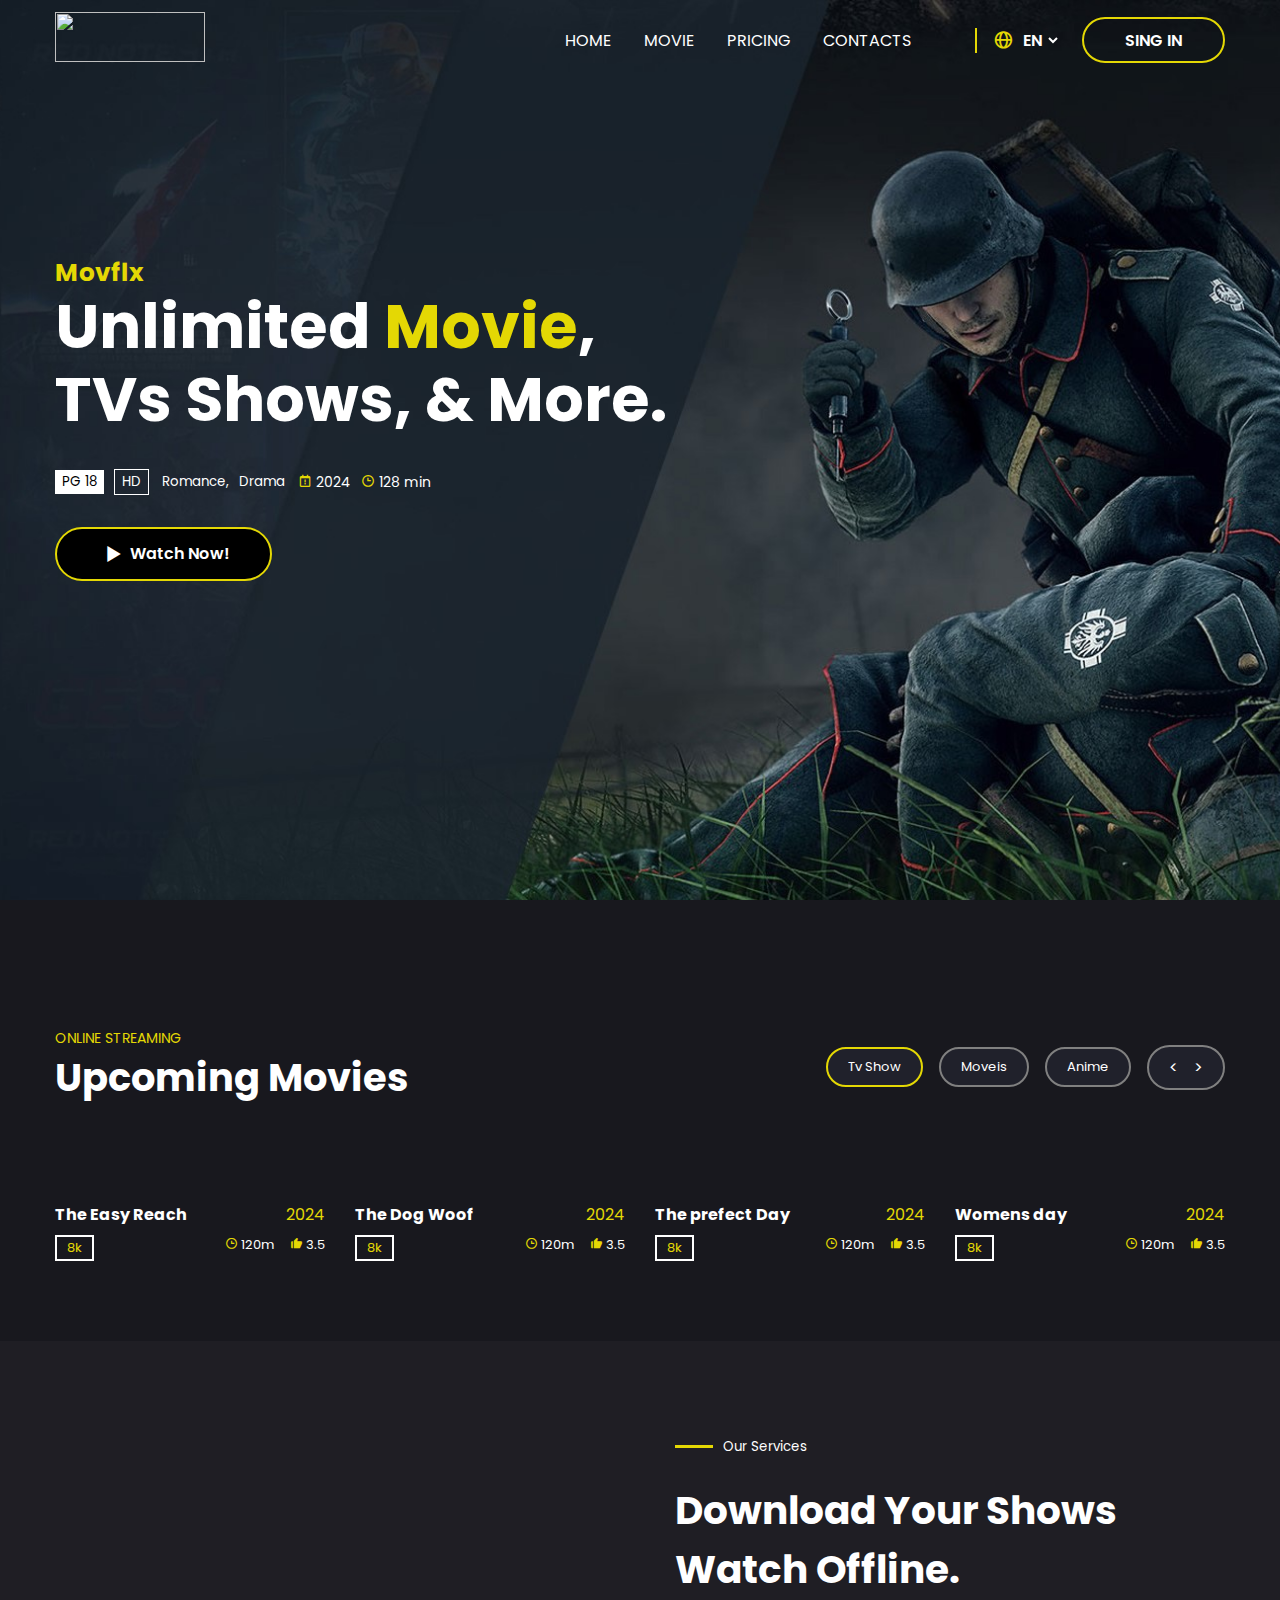
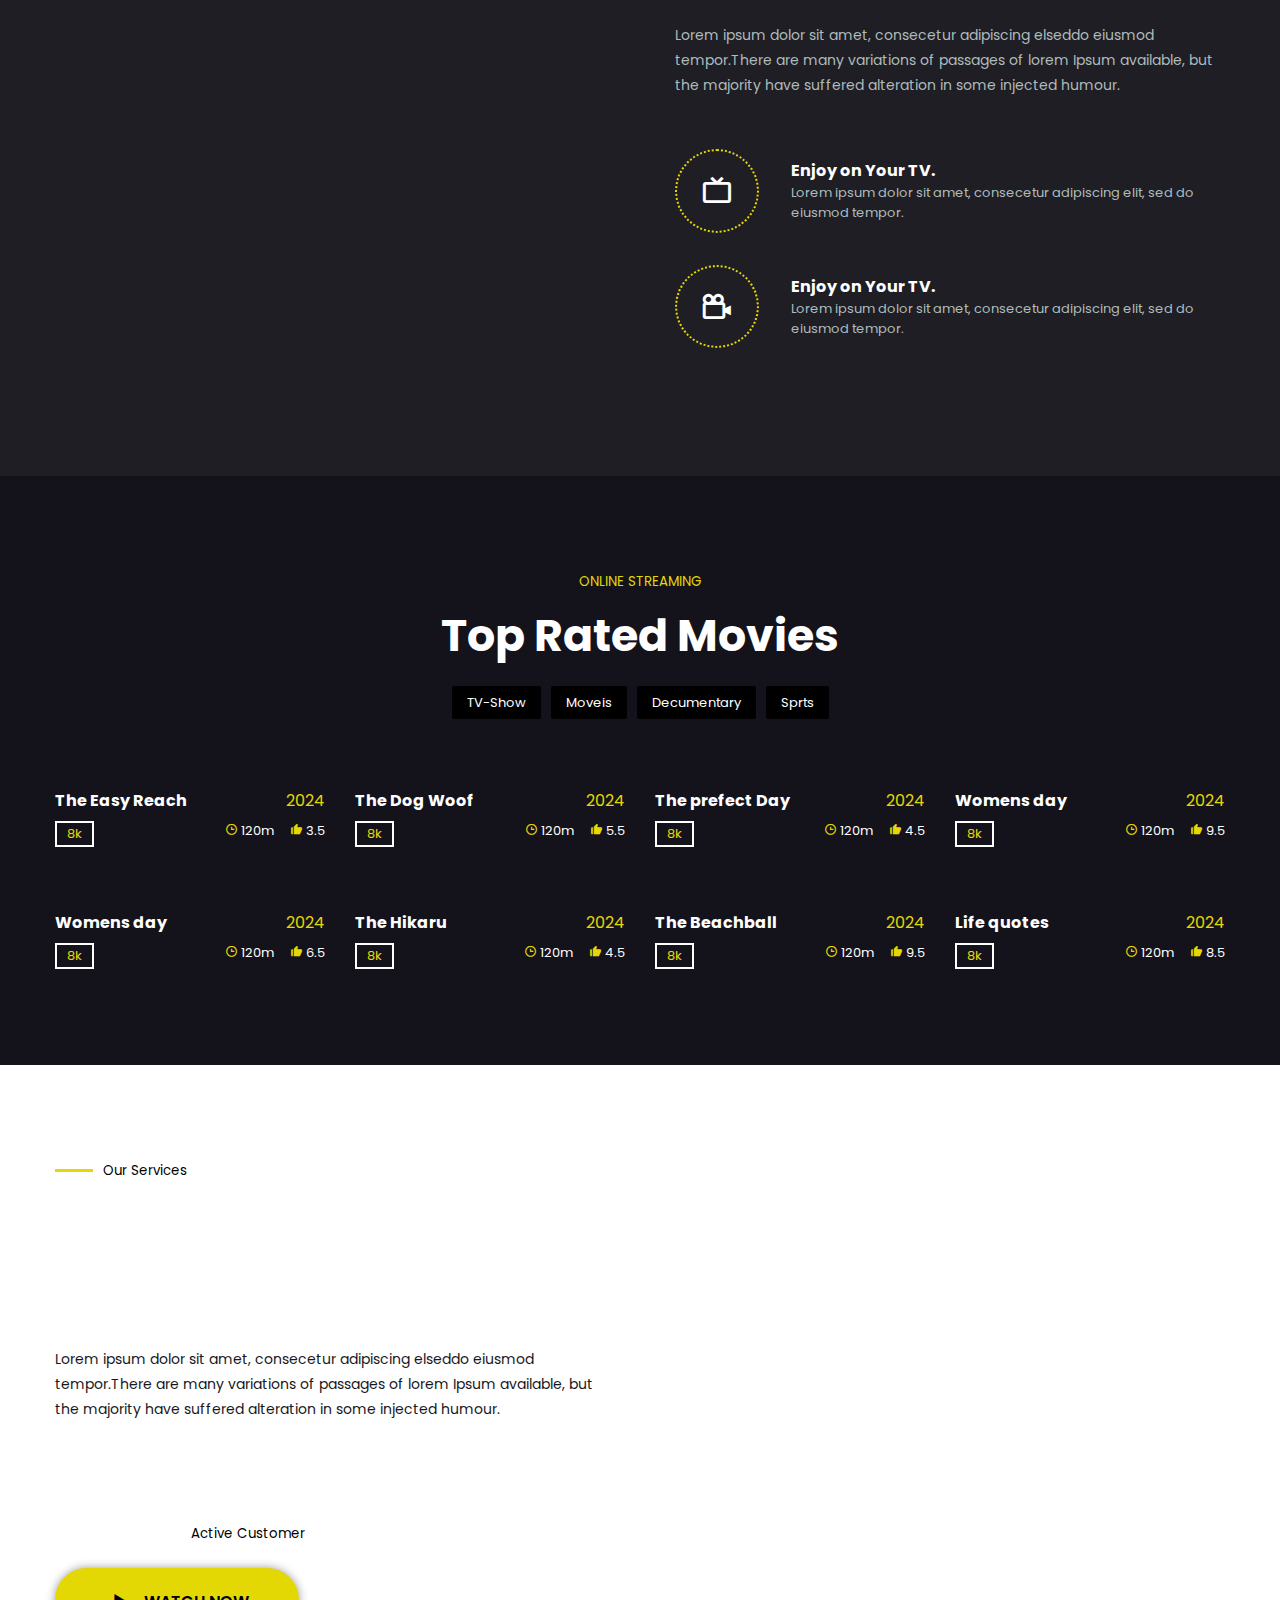
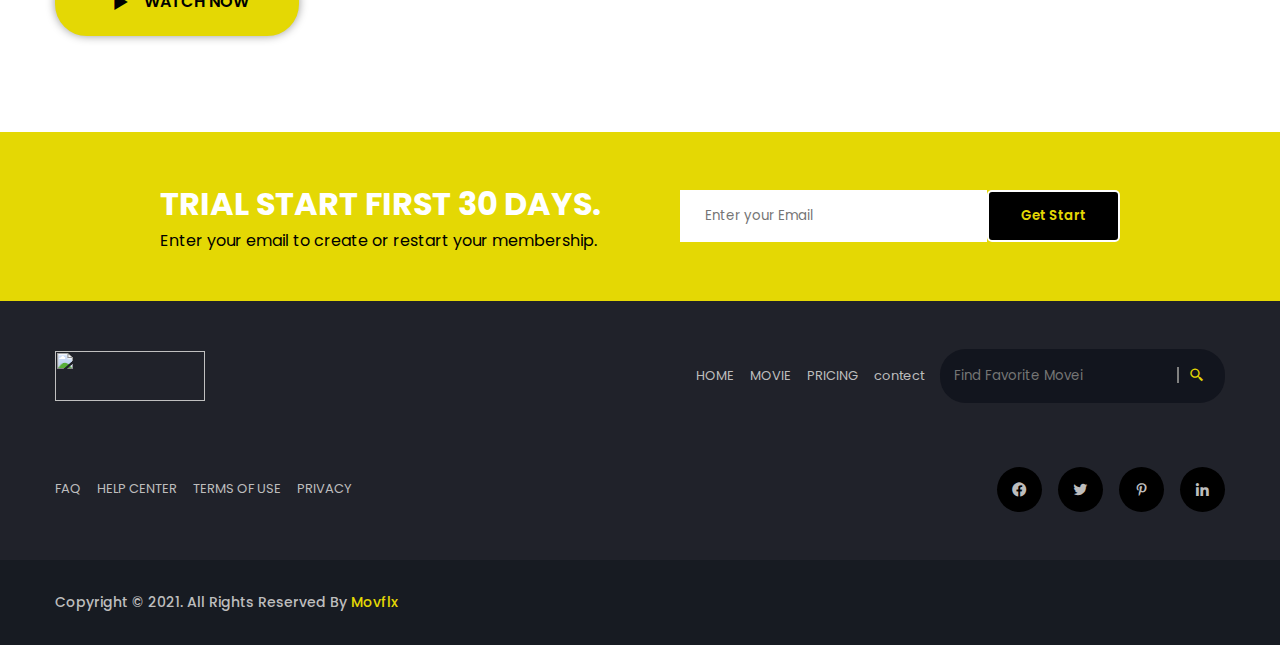
==== commit c412fdaf: "added header and footer in movie section" ====
--- a/index.html
+++ b/index.html
@@ -19,8 +19,8 @@
            <!-- desckotop-menu -->
        <div class="desckotop-menu">
           <ul>
-            <li><a href="#">HOME</a></li>
-            <li><a href="movie.html">MOViE</a></li>
+            <li><a href="index.html">HOME</a></li>
+            <li><a href="movie.html">MOVIE</a></li>
             <li><a href="pricing.html">PRICING</a></li>
             <li><a href="/contact.html">CONTACTS</a></li>
           </ul> 
@@ -48,14 +48,14 @@
         </div>
      
     </header>
-</div>
+  </div>
       <!-- mobile-menu -->
 
       <div class=" mobile-menu " data-visible="false">
         <ul>
-          <li><a href="#">HOME</a></li>
-          <li><a href="#">MOVE</a></li>
-          <li><a href="#">PRICING</a></li>
+          <li><a href="index.html">HOME</a></li>
+          <li><a href="movie.html">MOVIE</a></li>
+          <li><a href="pricing.html">PRICING</a></li>
           <li><a href="/contact.html">CONTACTS</a></li>
         </ul> 
 
--- a/style.css
+++ b/style.css
@@ -26,7 +26,7 @@
     justify-content: space-between;
     height: 5rem;
     align-items: center;
-    /* background: rebeccapurple; */
+    background: transparent;
 }
 header .logo img{
     height: 50px;
@@ -848,7 +848,7 @@
     text-decoration: none;
 }
 body{
-    background-color: #18171f;
+    /* background-color: #18171f; */
     
 }
 .main{
@@ -856,6 +856,7 @@
     flex-direction: column;
     /* gap: 3rem; */
 }
+
 
 /* Movie-hero-section-starts-here */
 .movie-hero{
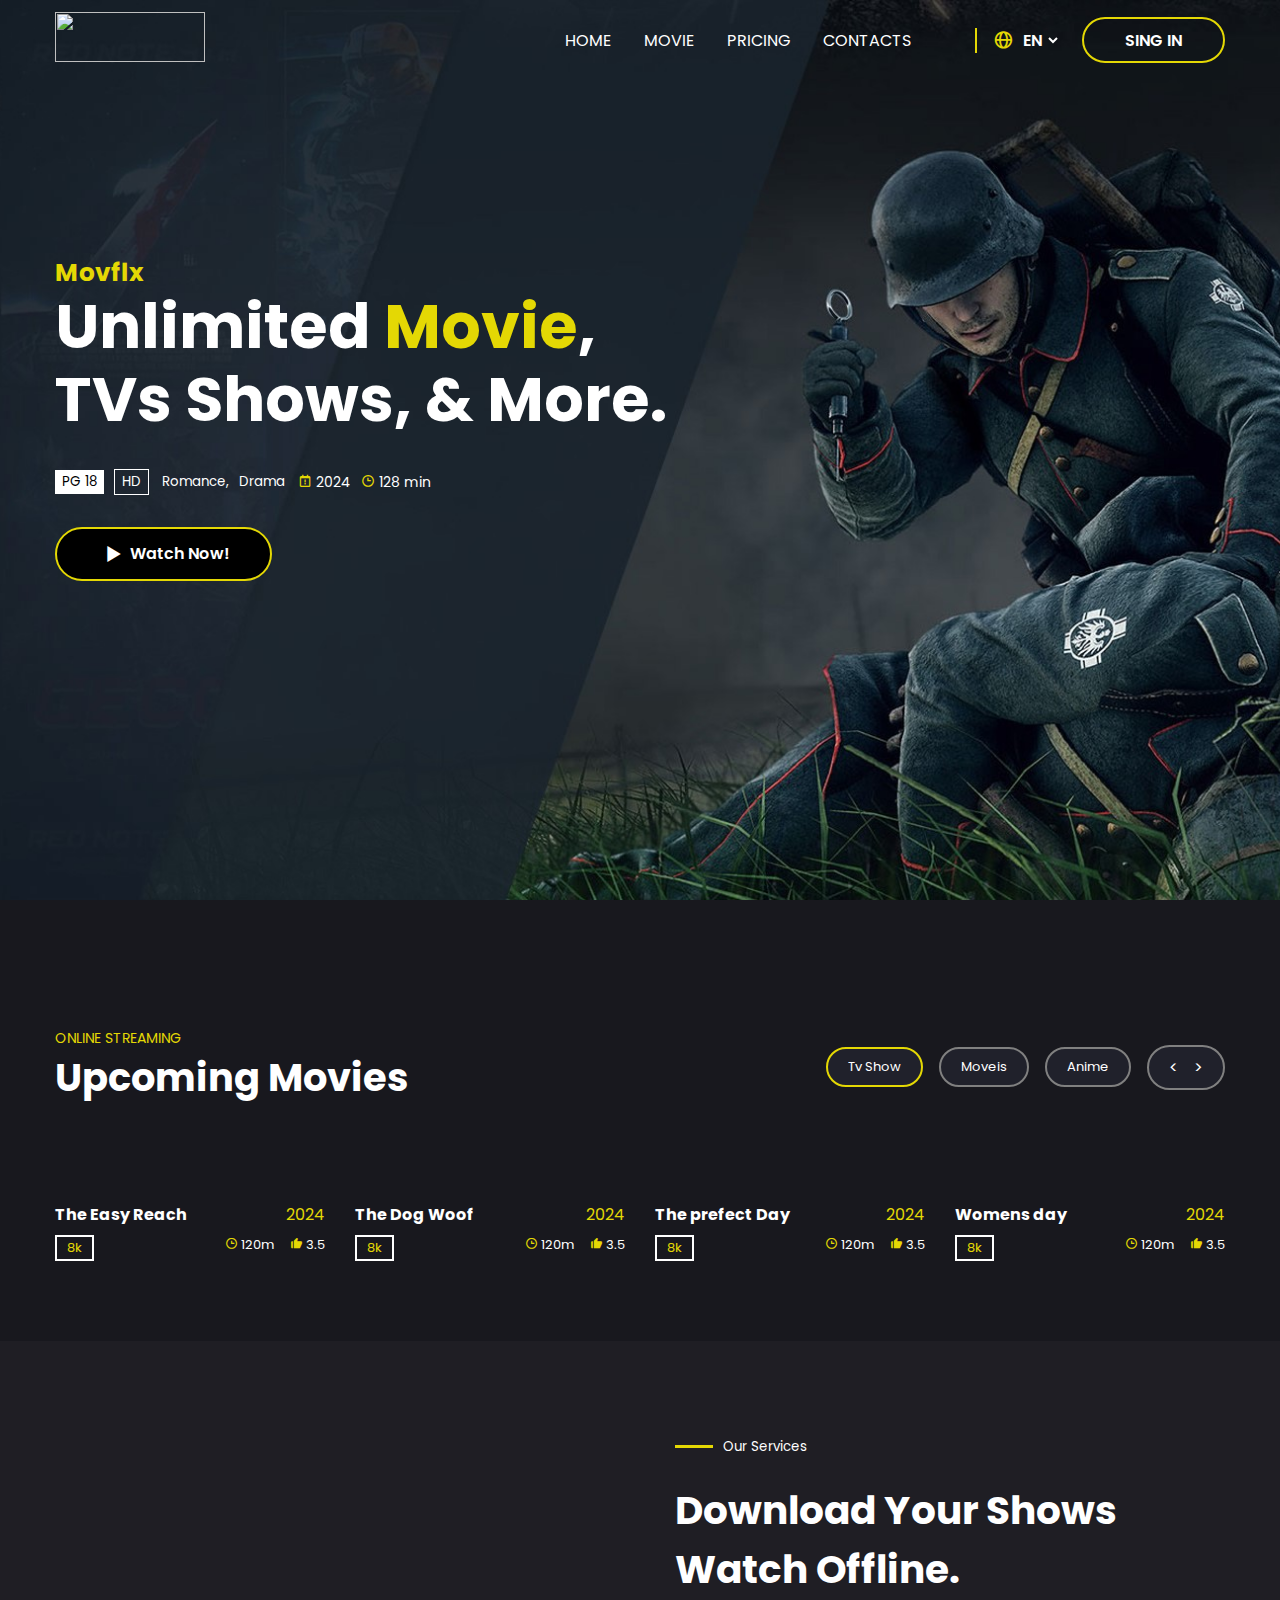
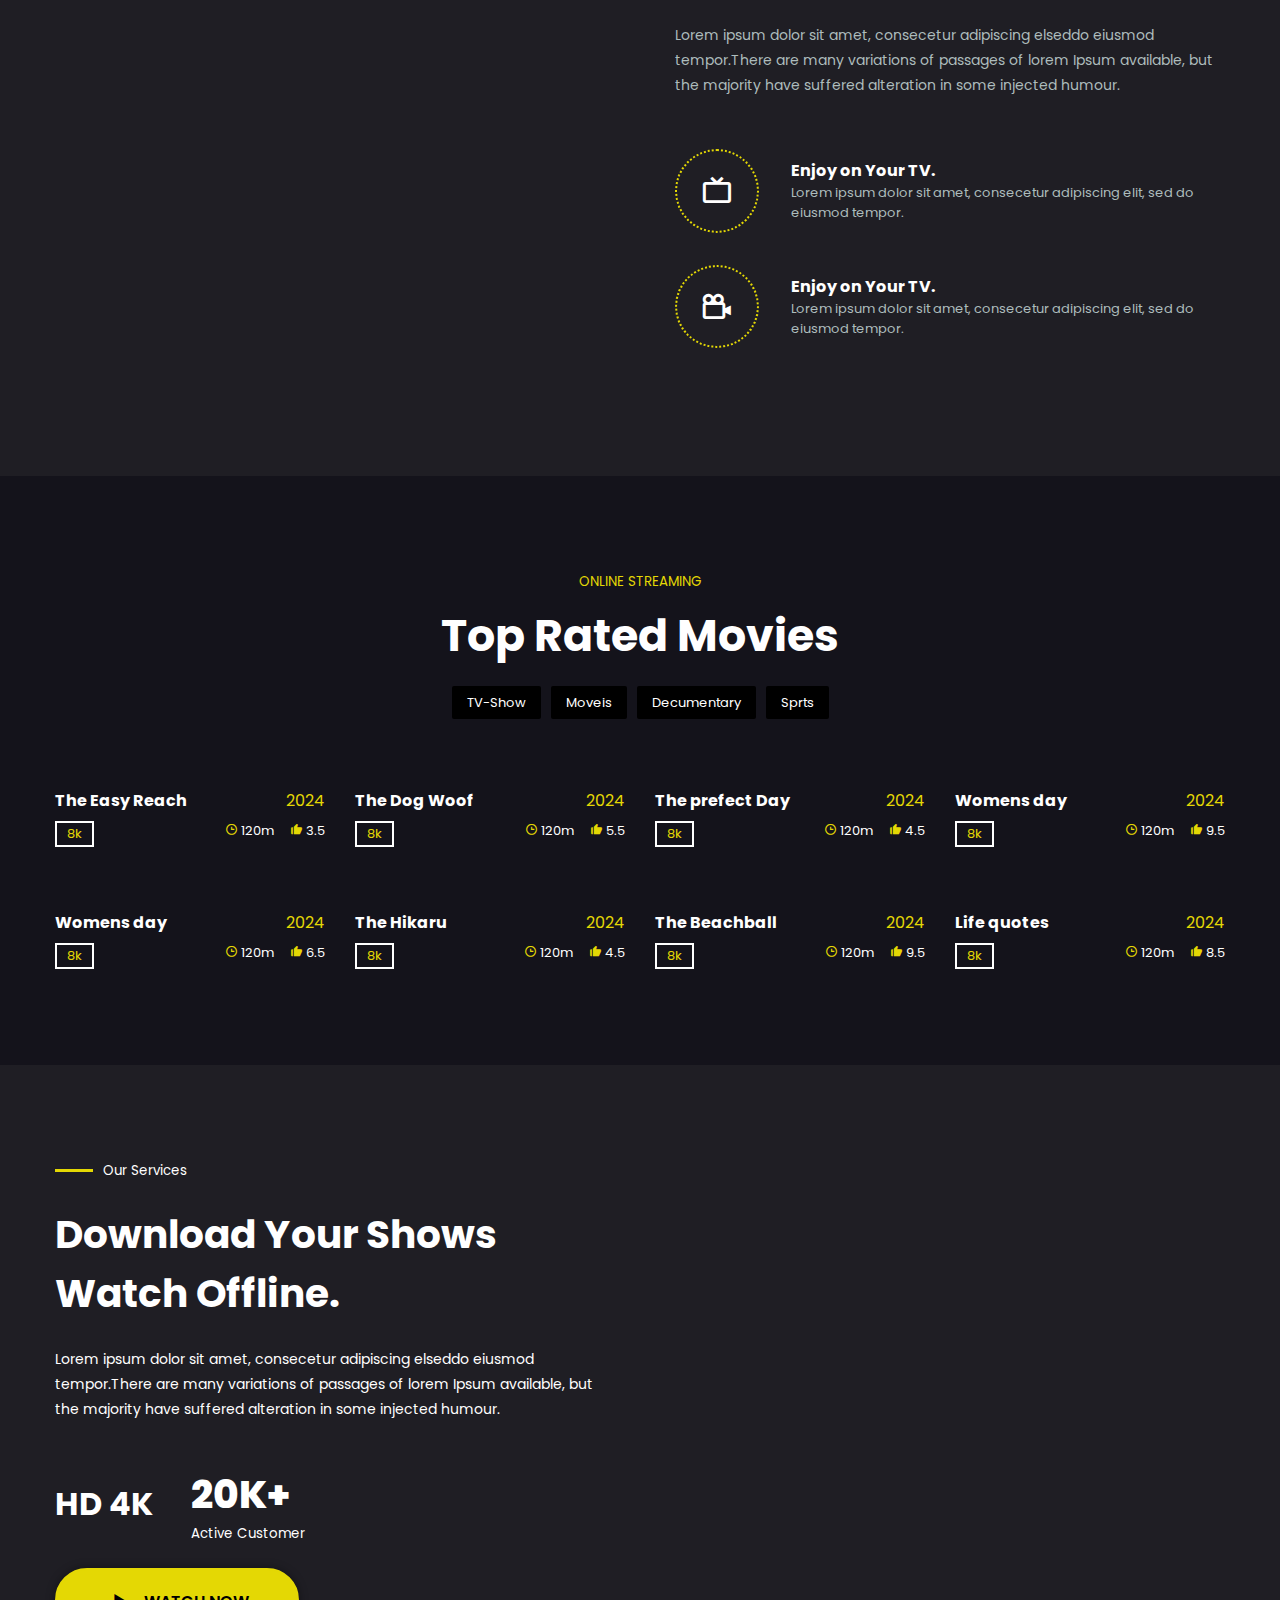
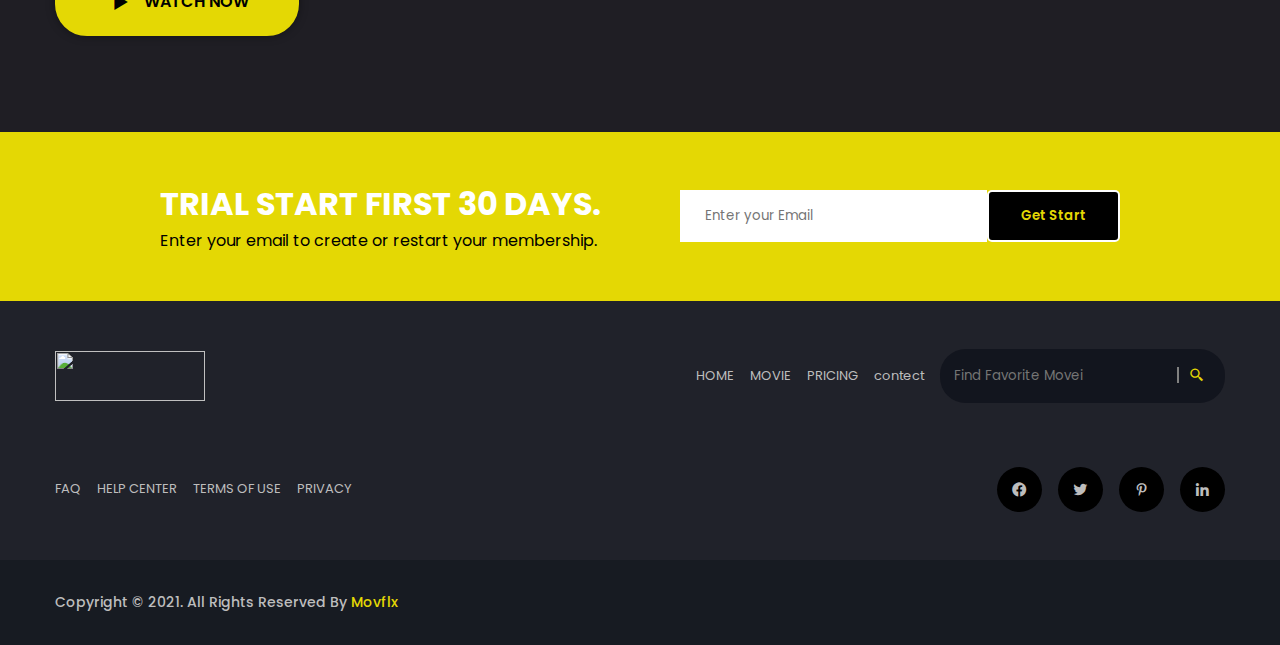
==== commit 0607b751: "Quick Update" ====
--- a/index.html
+++ b/index.html
@@ -394,7 +394,7 @@
  <div class="hd-4k">
   <div class="container">
   <div class="top3">
-    <span>  <div></div> <small>Our  Services</small></span>
+    <span>  <div></div> <small class="our-servives">Our  Services</small></span>
    <h2>Download Your Shows <br>Watch Offline.</h2>
    <p>Lorem ipsum dolor sit amet, consecetur adipiscing elseddo eiusmod tempor.There are many variations of passages of
      lorem Ipsum available, but the majority have suffered alteration in some injected humour.</p>
@@ -403,7 +403,7 @@
       <h1>HD 4K</h1>
       <div>
         <h2> 20K+</h2>
-        <small>Active Customer</small>
+        <small class="active-customer">Active Customer</small>
       </div>
      </div>
 
--- a/style.css
+++ b/style.css
@@ -13,6 +13,10 @@
 img{
     width: 100%;
     /* height: 100%; */
+}
+
+body{
+    background-color: #1f1e24;
 }
 .hero{
     background:url(/img/banner_bg01.jpg);
@@ -392,8 +396,9 @@
     align-items: center;
   
 }
-.hd-4k .container .top3 p{
-    color: #18181e;
+
+.hd-4k .container .top3 p, .our-servives{
+    color: #ffffff;
 }
 .hd-4k .container .top3 .content3 div{
     display: flex;
@@ -406,6 +411,10 @@
 
 .hd-4k .container .top3 .content3 h1{
     font-size: 2rem !important;
+}
+
+.hd-4k .container .top3 .content3 .active-customer{
+    color: #fff;
 }
 .hd-4k .container .top3 .btn{
     background: #e4d804;
@@ -847,10 +856,7 @@
 a{
     text-decoration: none;
 }
-body{
-    /* background-color: #18171f; */
-    
-}
+
 .main{
     display: flex;
     flex-direction: column;
@@ -865,11 +871,11 @@
 }
 
 .movie-hero-bg{
-    padding: 16.875rem 0 15rem;
+    padding: 0 0 19rem;
     background-position: center;
     background-size: cover;
     z-index: 1;
-    height: auto;
+    /* height: auto; */
 }
 
 .container{
@@ -898,7 +904,7 @@
     line-height: 1.3;
     margin-bottom: 0.5rem;
     color: #fff;
-    margin-top: 0px;
+    margin-top: 20%;
     
 }
 .movie-hero-title span{
@@ -1156,7 +1162,7 @@
     text-decoration: none;
     
 }
-.overlay-btn .btn{
+.overlay-btn .btns{
     color: #010000;
     background-color: #e4d804;
     padding: 5px 25px 5px 25px;
@@ -1329,7 +1335,7 @@
 
 
  .pricing-hero-bg{
-    padding: 16.875rem 0 15rem;
+    padding: 0 0 19rem;
     background-position: center;
     background-size: cover;
     position: relative;
@@ -1338,6 +1344,7 @@
 
 .pricing-hero-content{
     text-align: center;
+    margin-top: 20%;
 }
 .pricing-hero-content .pricing-hero-title{
     font-size: 3.75rem;
@@ -1575,6 +1582,24 @@
   }
 /* Pricing-Section-Ends-here */
  
+/* Footer */
+
+footer{
+    width: 100%;
+    margin: auto;
+}
+footer .countainer{
+	width: 100%;
+	padding-right: 15px;
+	padding-left: 15px;
+	margin-right: auto;
+	margin-left: auto;
+    padding-bottom: 2rem;
+    background: url(https://themebeyond.com/html/movflx/img/bg/footer_bg.jpg) center/cover no-repeat;
+
+}
+
+
 
 
 
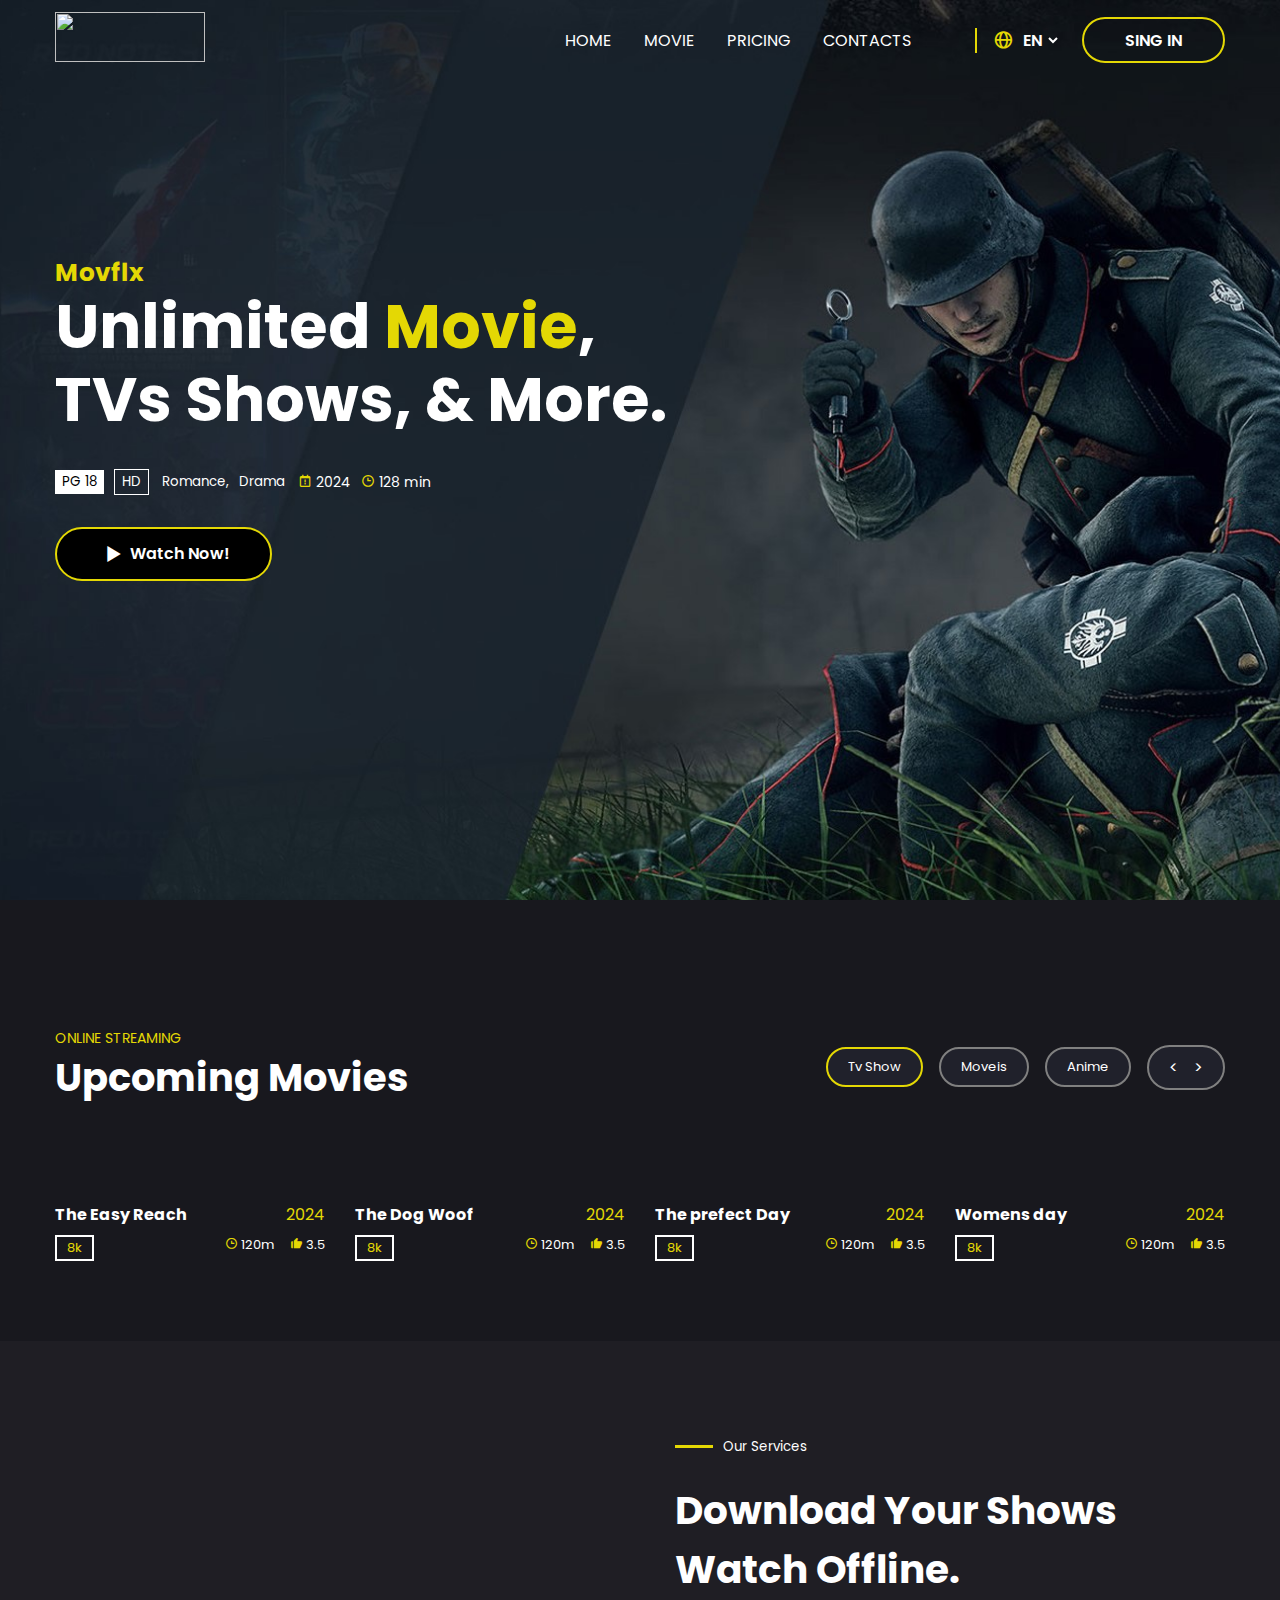
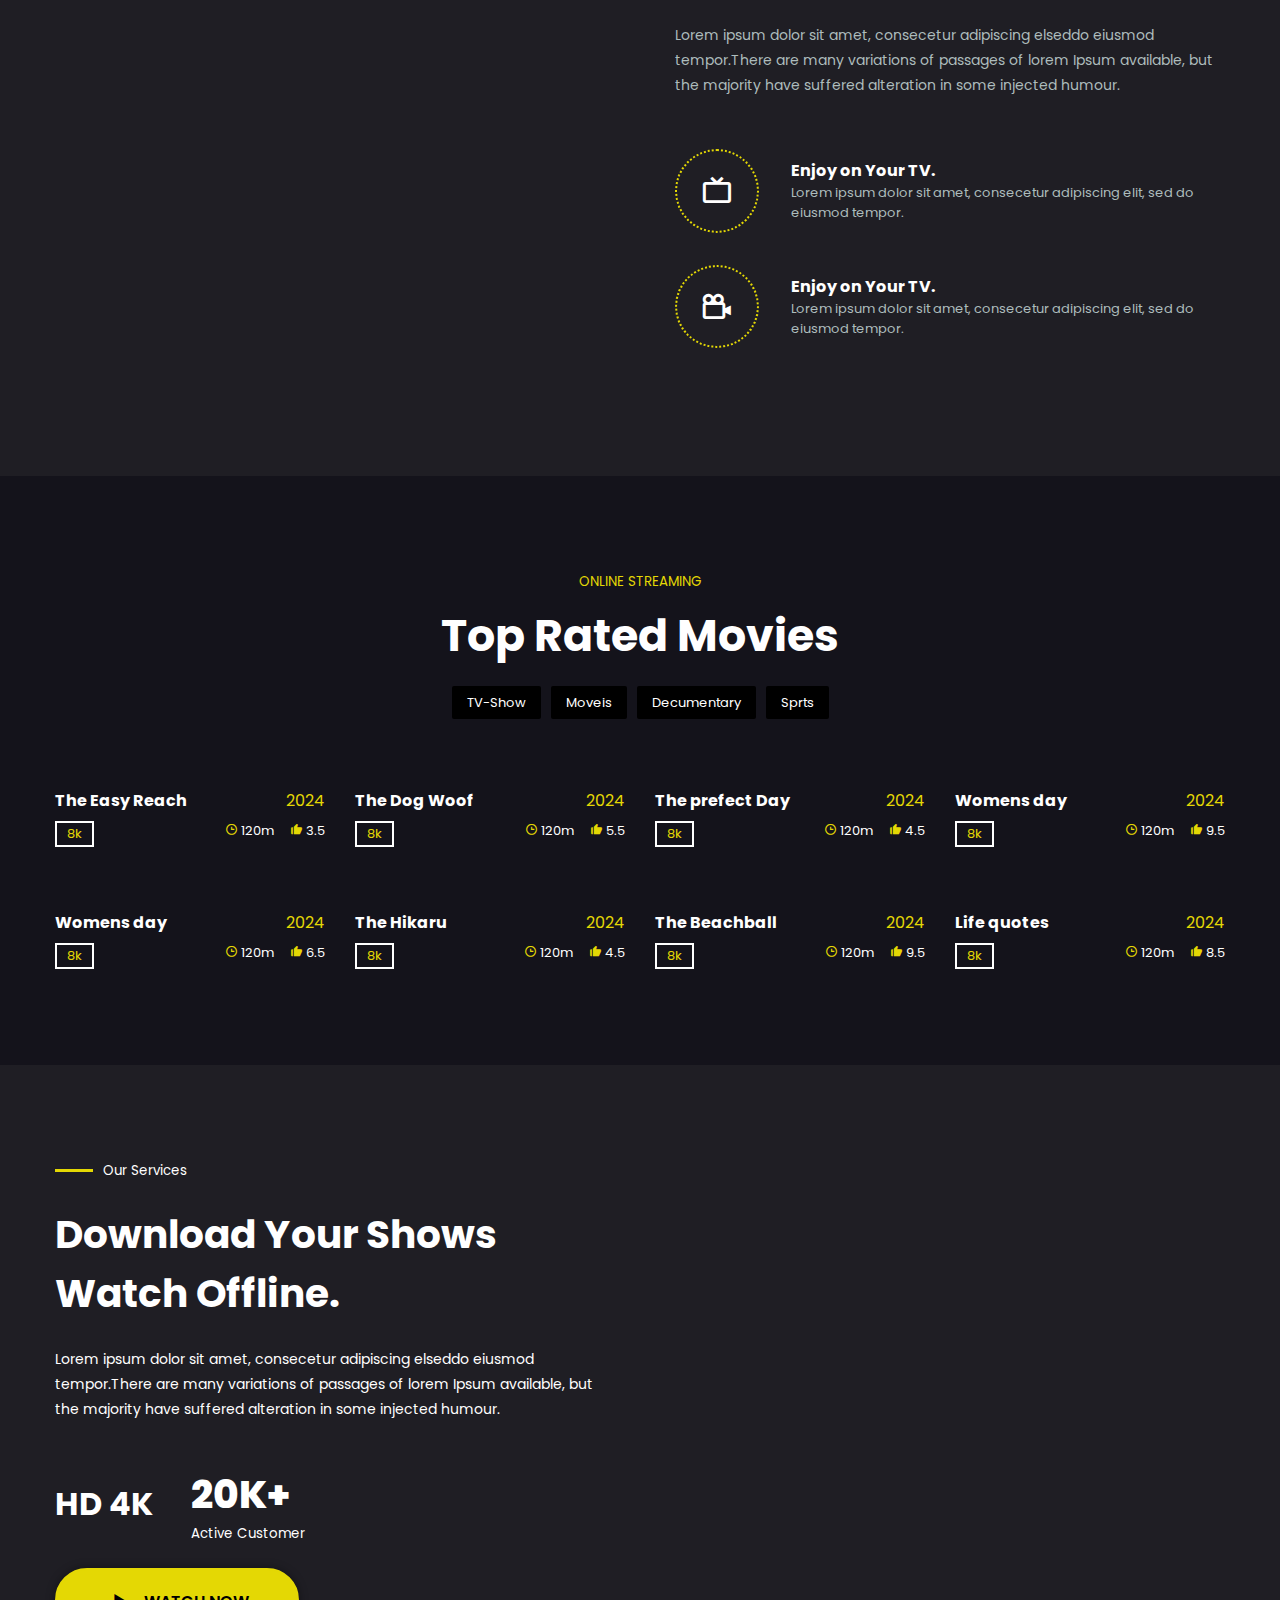
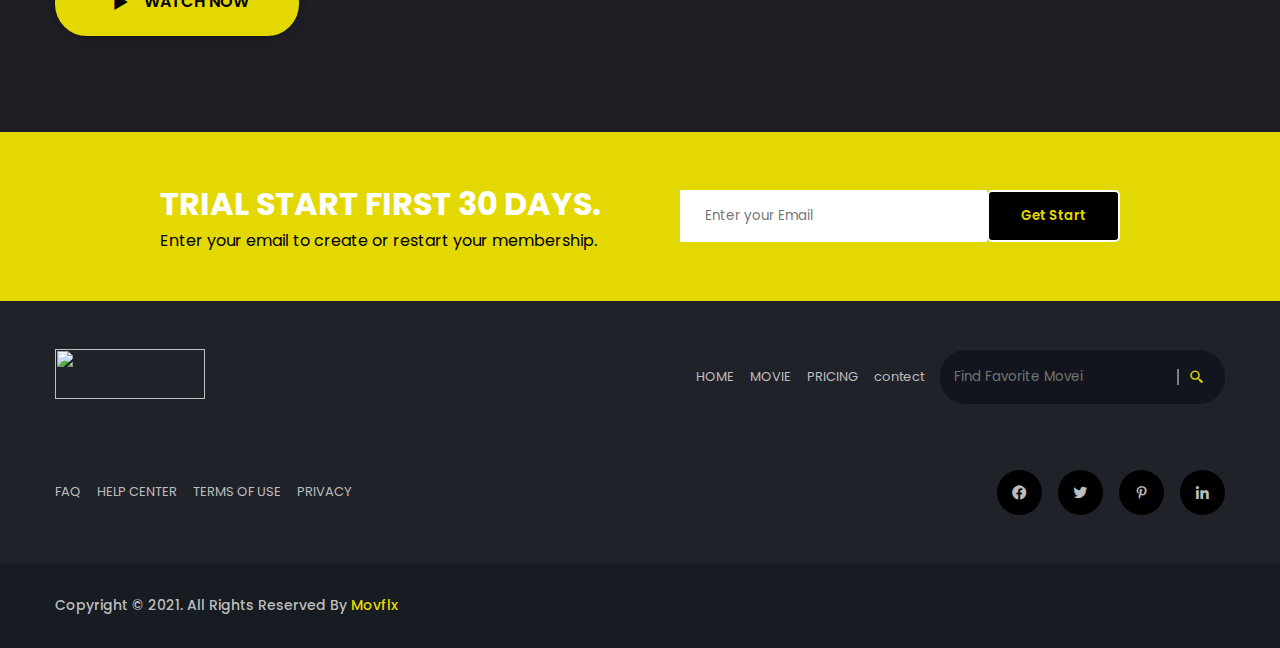
==== commit 722cc497: "waxaan kusaneebay isbadal" ====
--- a/index.html
+++ b/index.html
@@ -14,7 +14,8 @@
          <div class="header">
     <header class="container">
         <div class="logo">
-            <img src="https://themebeyond.com/html/movflx/img/logo/logo.png" alt="">
+          <a href="/index.html">  <img src="https://themebeyond.com/html/movflx/img/logo/logo.png" alt=""></a>
+          
         </div>
            <!-- desckotop-menu -->
        <div class="desckotop-menu">
@@ -42,8 +43,8 @@
 
        <!-- humbarger -->
         <div class="humbarger">
-            <i class='bx bx-menu' data-visible="true"></i>
-            <i class='bx bx-x' data-visible="true"></i>
+            <i class='bx bx-menu menu-items' data-visible="true"></i>
+            <i class='bx bx-x menu-items' data-visible="false"></i>
         
         </div>
      
@@ -431,17 +432,18 @@
   </div>
 
 </div>
+
 <div class="bottom-last">
 
   <div class="container">
     
     <div class="div2">
-      <img src="https://themebeyond.com/html/movflx/img/logo/logo.png" alt="">
+      <a href="/index.html">  <img src="https://themebeyond.com/html/movflx/img/logo/logo.png" alt=""></a>
       <ul>
         <div class="li">
-        <li><a href="">HOME</a></li>
-        <li><a href="">MOVIE</a></li>
-        <li><a href="">PRICING</a></li>
+        <li><a href="/index.html">HOME</a></li>
+        <li><a href="movie.html">MOVIE</a></li>
+        <li><a href="/pricing.html">PRICING</a></li>
         <li><a href="/contact.html">contect</a></li>
       </div>
         <div class="input">
@@ -510,7 +512,7 @@
 <script>
     const hamburger = document.querySelector('.humbarger');
         const mobileMenu = document.querySelector(".mobile-menu");
-        const icons = document.querySelectorAll("i");
+        const icons = document.querySelectorAll(".menu-items");
 
         hamburger.addEventListener("click", function (event) {
             const isVisible = mobileMenu.getAttribute('data-visible');
--- a/style.css
+++ b/style.css
@@ -7,7 +7,7 @@
     box-sizing: border-box;
 }
 .container{
-    width: min(95%, 1200px);
+    width: min(95%, 1400px);
     margin:0 auto;
 }
 img{
@@ -585,6 +585,9 @@
 
 
 @media (max-width:990px){
+    .movies-poster .overlay-btn{
+        display: none !important;
+    }
   
     .div1 .left h1{
         font-size: 25px;
@@ -621,6 +624,7 @@
         color: white;
         font-size: 1.5rem;
         z-index: 1111;
+        cursor: pointer;
     }
    .mobile-menu{
         /* display: block; */
@@ -982,13 +986,14 @@
     display: flex;
     justify-content: flex-end;
     flex-wrap: wrap;
+    
 }
  
 
 .movie-area-bg .tr-movie-menu-active{
     display: flex;
     align-items: center;
-    flex-wrap: wrap;
+    /* flex-wrap: wrap; */
     /* justify-content: flex-end; */
     margin-bottom: 0;
 }
@@ -1607,10 +1612,10 @@
 /* Responsive  */
 
 
-@media(max-width:900px){
+/* @media(max-width:900px){
   .grid-items {
     display: grid;
-    grid-template-columns: repeat(3,1fr);
+    grid-template-columns: repeat(3, 1fr);
     gap: 1rem;
     
     
@@ -1639,15 +1644,15 @@
 
   .pricing-grid{
     display: grid;
-    grid-template-columns: 1fr 1fr;
+    grid-template-columns: repeat(2, 1fr);
     gap: 2rem;
     
   }
   
 
-}
-
-@media(max-width:500px){
+} */
+
+/* @media(max-width:500px){
     .main{
         display: flex;
         flex-direction: column;
@@ -1753,5 +1758,124 @@
     
   
 }
-   
-
+    */
+
+    @media(max-width:900px){
+        .grid-items{
+          display: grid;
+          grid-template-columns: 1fr 1fr;
+        }
+      
+        .row{
+          display: flex;
+          flex-direction: column;
+          align-items: center;
+          gap: 1rem;
+       }
+       .mivie-page-meta{
+         width: 100%;
+       }
+       .section-title .sub-title{
+        text-align: center;
+      }
+      }
+      
+      @media(max-width:550px){
+          
+        .movie-area-bg .tr-movie-menu-active button{
+            font-size: 9px;
+             padding: 7px 16px;
+            
+        }
+      .custom-select{
+        font-size: 9px !important;
+        padding: 5px 16px !important;
+      }
+          
+          .row{
+             display: flex;
+             flex-direction: column;
+             align-items: center;
+             gap: 1rem;
+             /* width: 100%; */
+          }
+          
+        
+          
+          
+          .movie-hero-bg{
+              /* padding: 170px 0 130px; */
+      
+          }
+          .movie-hero-content .movie-hero-title{
+              font-size: 3rem;
+          }
+          
+         
+          
+          .movie-page-meta {
+              justify-content: center;
+              
+              
+            }
+            .section-title .sub-title{
+              text-align: center;
+            }
+            .section-title .title{
+              text-align: center;
+            }
+            .grid-items {
+              display: grid;
+              grid-template-columns: 1fr;
+              gap: 1rem;
+              
+              
+            }
+            .movies-poster img{
+              width: 100%;
+            }
+      
+            .pagination-wrap ul{
+              justify-content: center;
+              margin-inline: 20px;
+            }
+      
+            .news-letter-wrap {
+              padding: 55px 0px;
+            }
+           .news-letter-form .news-letter-form-input{
+              padding: 17px 30px;
+              padding-right: 30px;
+            }
+            .news-letter-form {
+              text-align: center;
+            }
+           
+            .news-letter-form .news-letter-btn{
+              position: initial;
+              margin-top: 15px;
+            }
+            .news-letter-content h4{
+              font-size: 35px;
+              text-align: center;
+            }
+            .news-letter-content p{
+              font-size: 15px;
+              text-align: center;
+      
+            }
+      
+            .pricing-bg{
+              padding: 170px 0 130px;
+            }
+            .pricing-grid{
+              display: grid;
+              grid-template-columns: 1fr;
+              gap: 2rem;
+              
+            }
+          
+        
+      }
+         
+      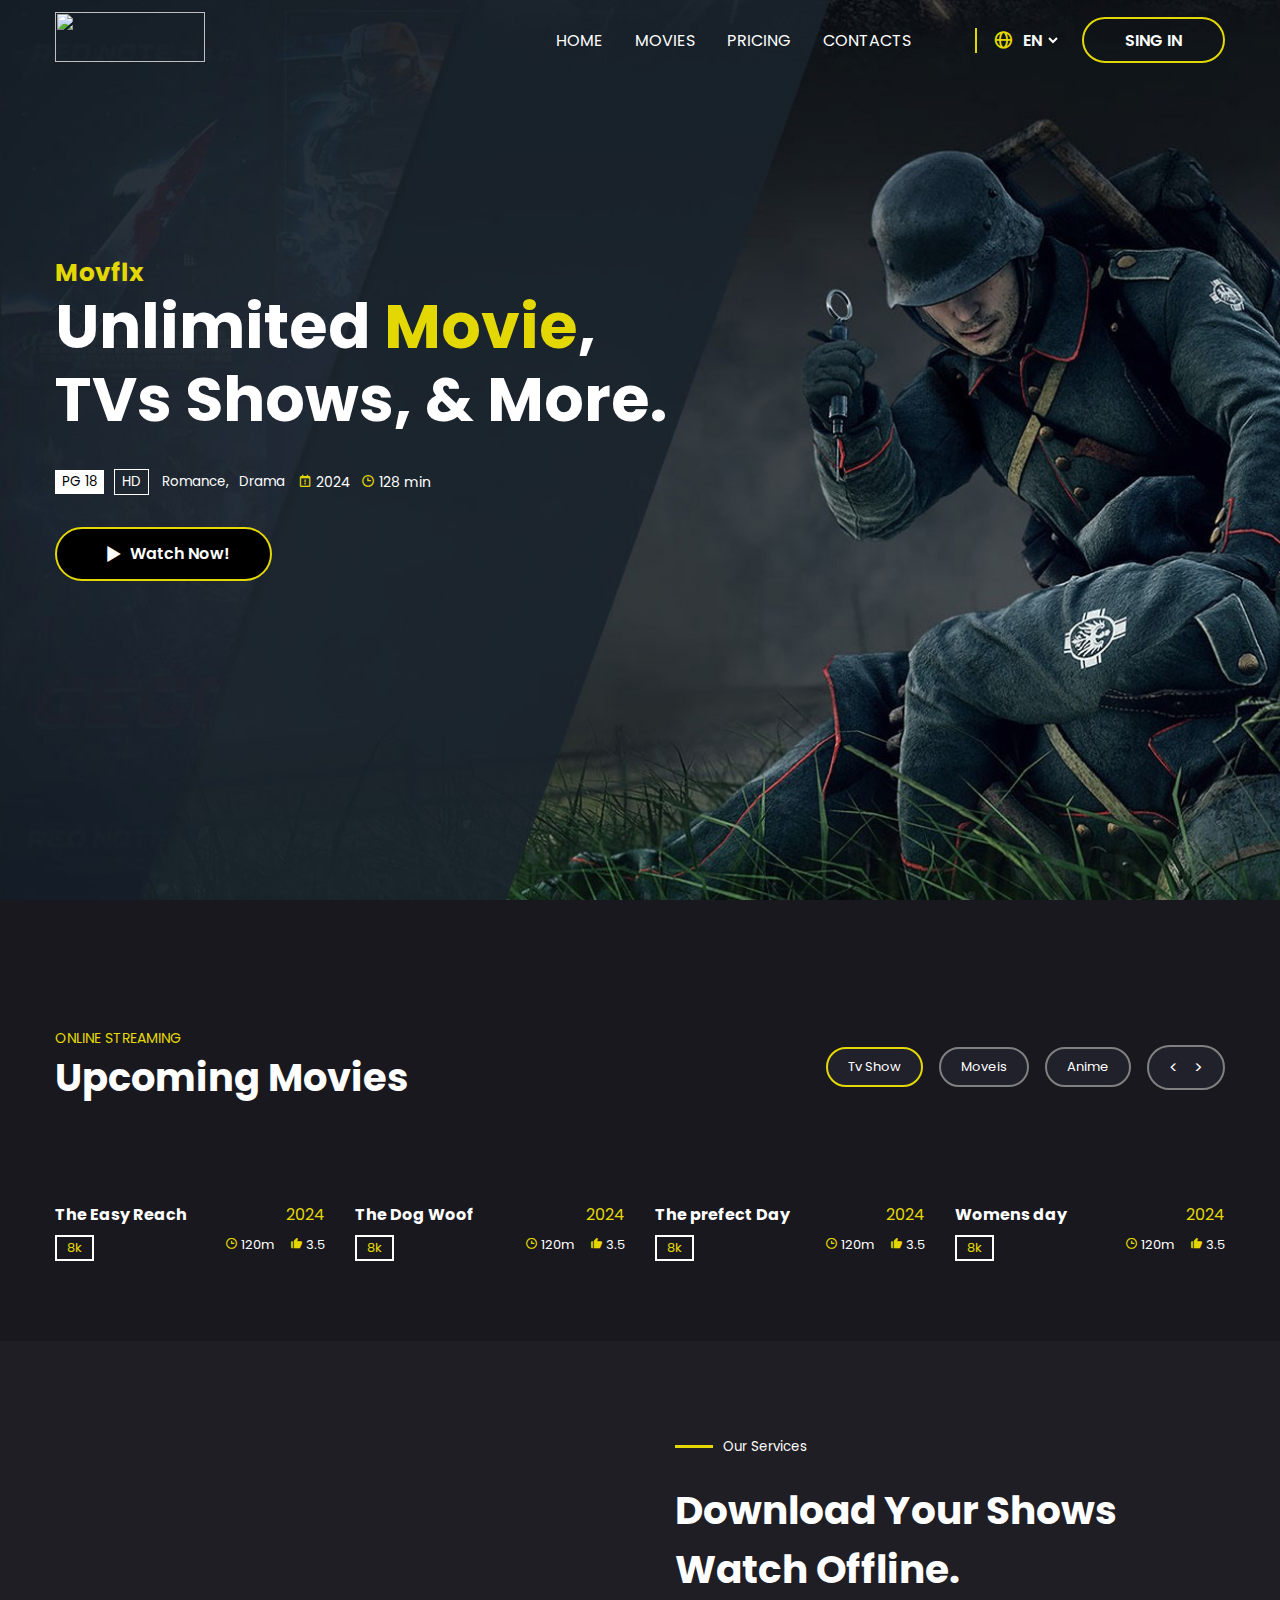
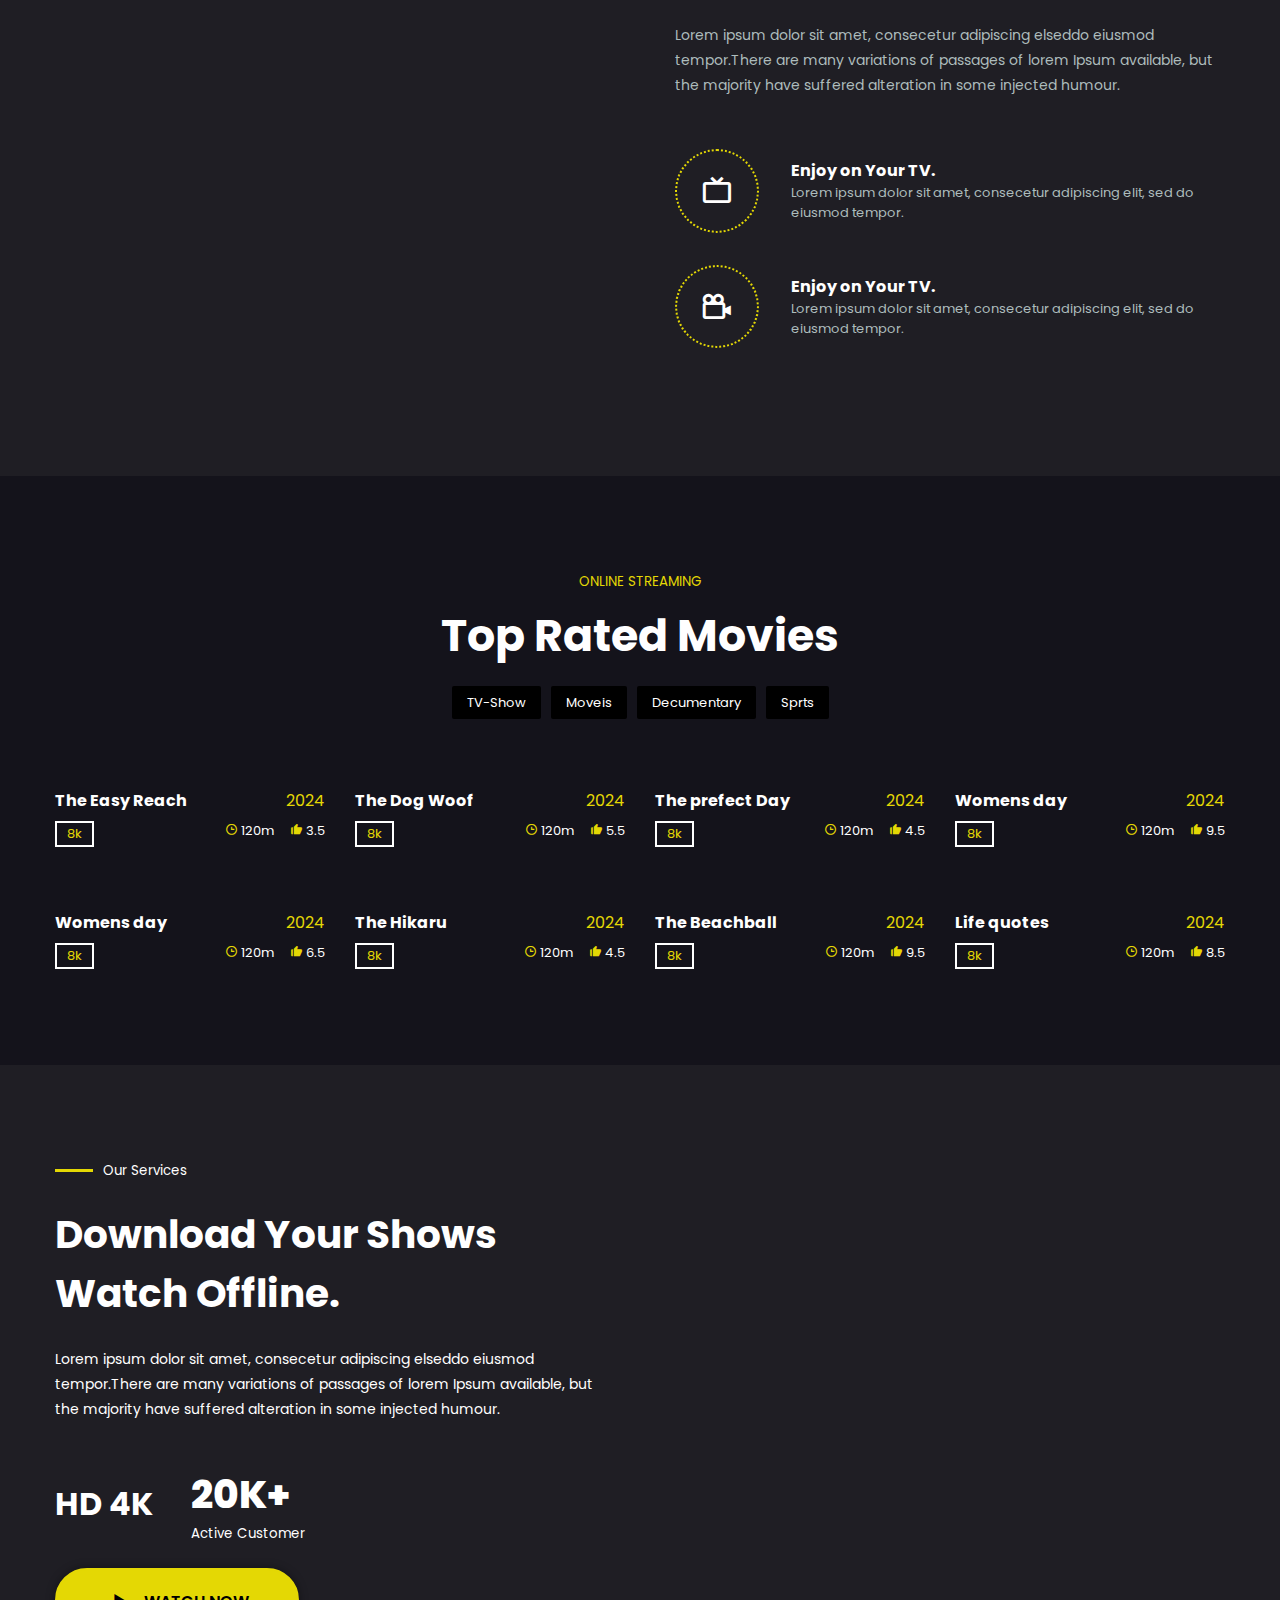
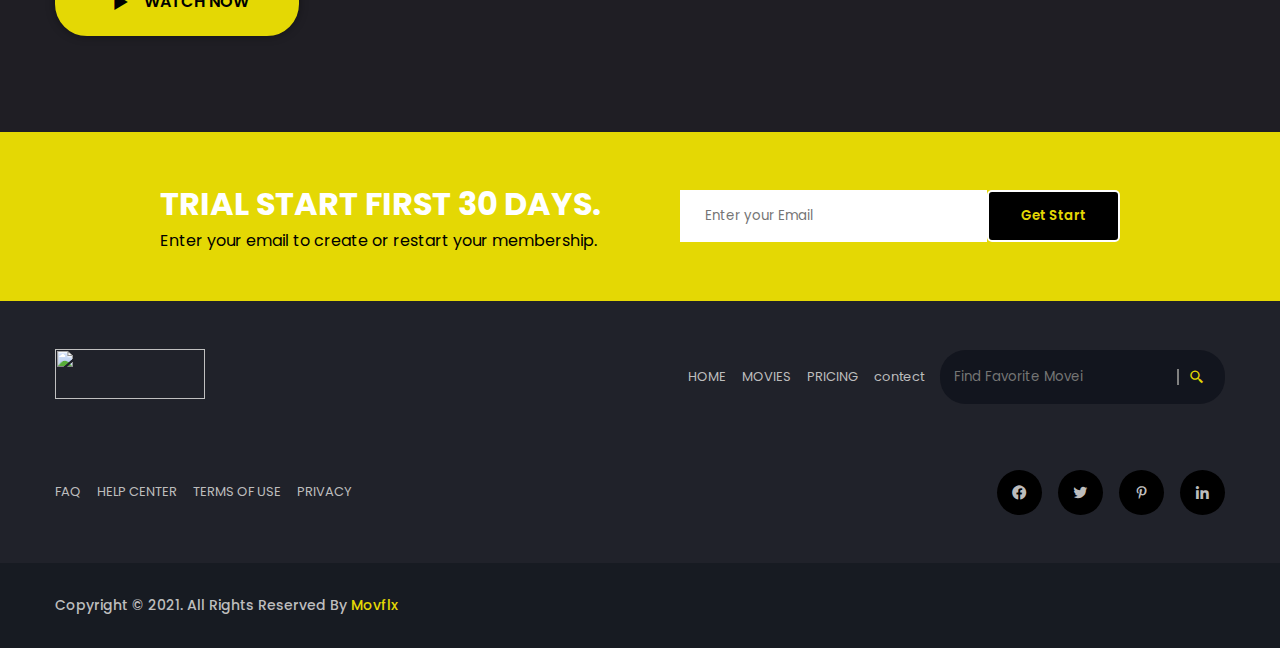
==== commit 7edb4893: "the last one" ====
--- a/index.html
+++ b/index.html
@@ -21,7 +21,7 @@
        <div class="desckotop-menu">
           <ul>
             <li><a href="index.html">HOME</a></li>
-            <li><a href="movie.html">MOVIE</a></li>
+            <li><a href="movie.html">MOVIES</a></li>
             <li><a href="pricing.html">PRICING</a></li>
             <li><a href="/contact.html">CONTACTS</a></li>
           </ul> 
@@ -55,7 +55,7 @@
       <div class=" mobile-menu " data-visible="false">
         <ul>
           <li><a href="index.html">HOME</a></li>
-          <li><a href="movie.html">MOVIE</a></li>
+          <li><a href="movie.html">MOVIES</a></li>
           <li><a href="pricing.html">PRICING</a></li>
           <li><a href="/contact.html">CONTACTS</a></li>
         </ul> 
@@ -442,7 +442,7 @@
       <ul>
         <div class="li">
         <li><a href="/index.html">HOME</a></li>
-        <li><a href="movie.html">MOVIE</a></li>
+        <li><a href="movie.html">MOVIES</a></li>
         <li><a href="/pricing.html">PRICING</a></li>
         <li><a href="/contact.html">contect</a></li>
       </div>
